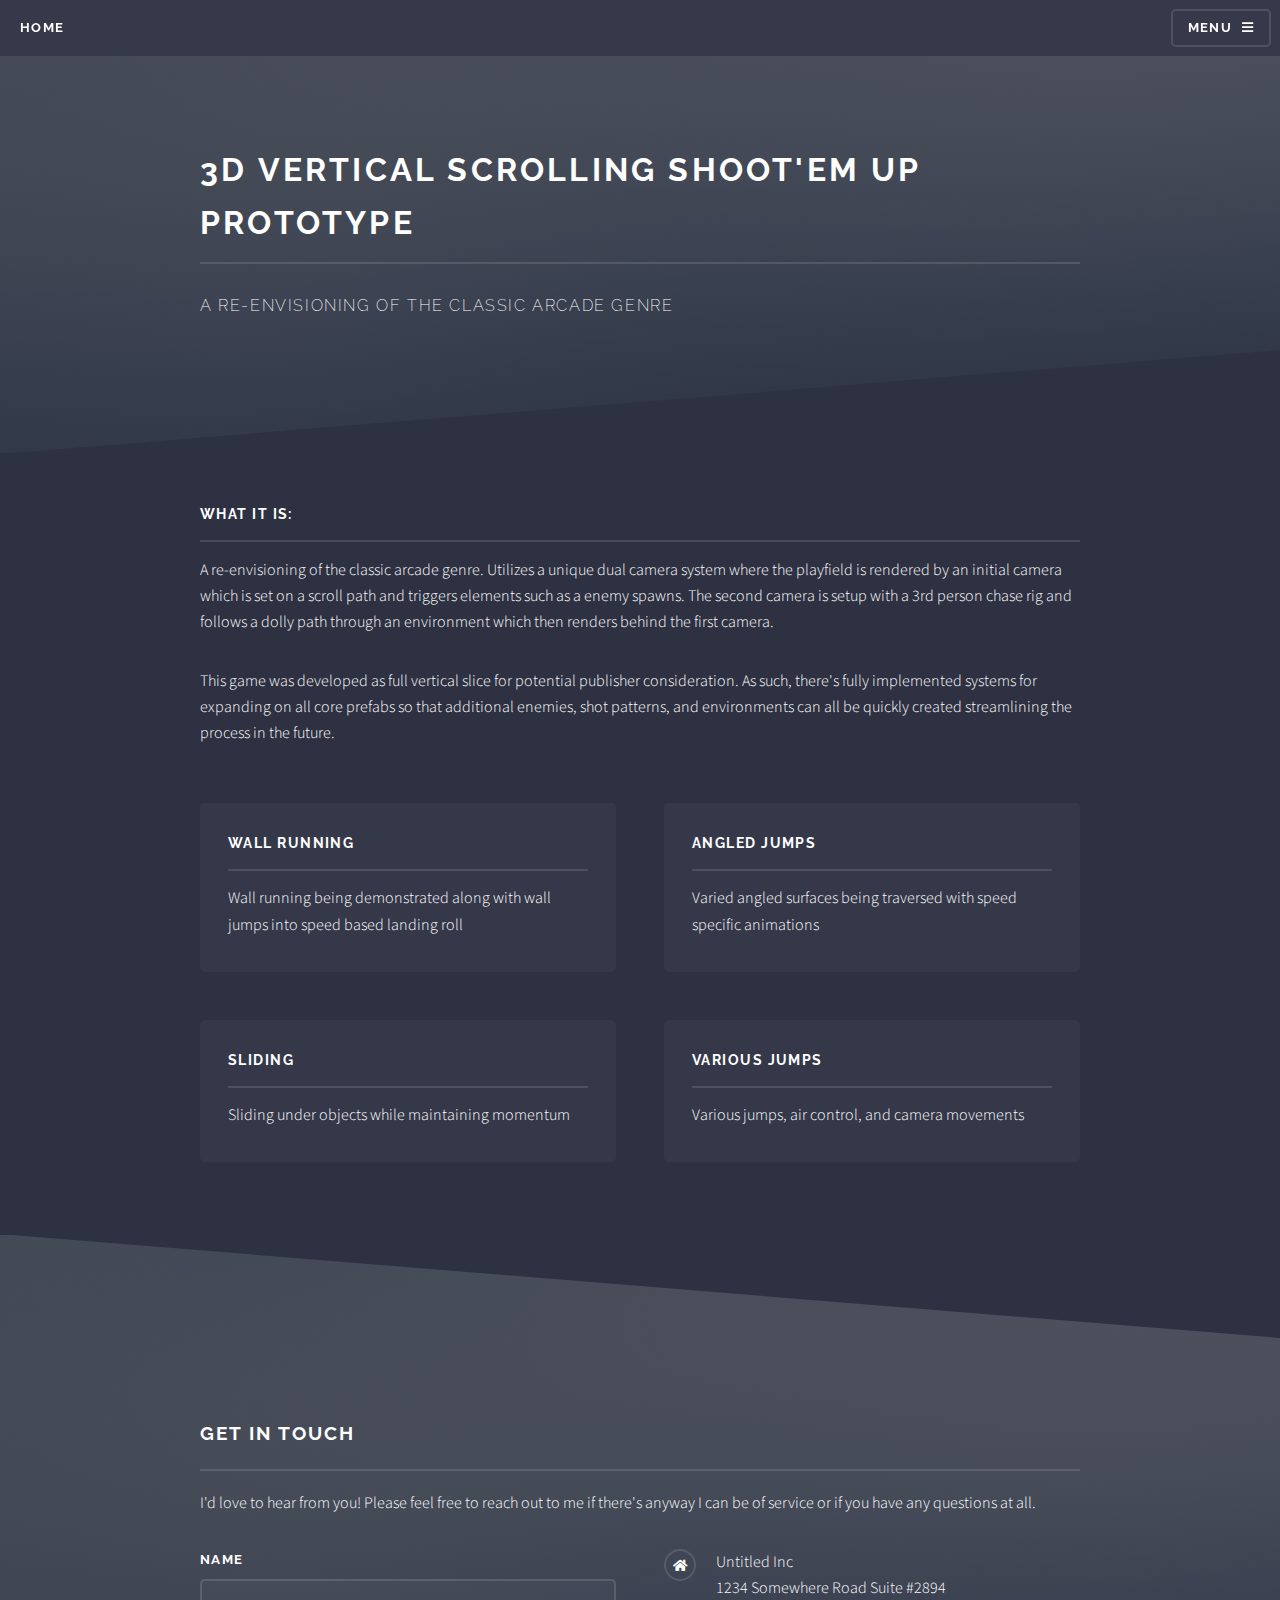
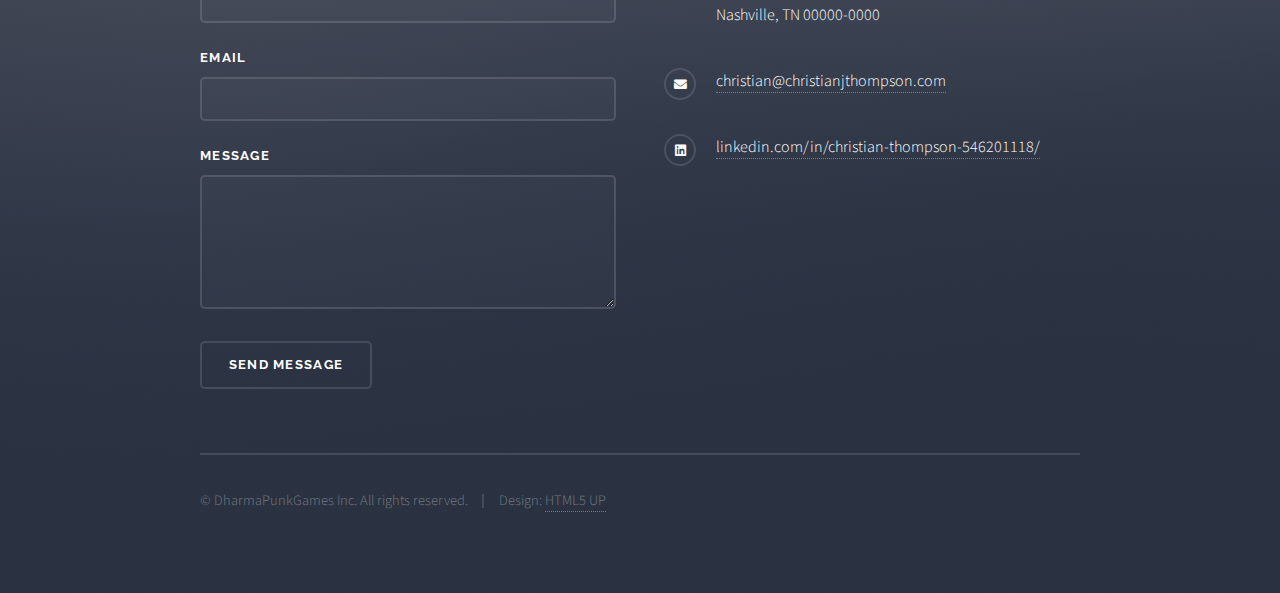
==== 3d_shooter.html @ bdb988cc "Additional copy - skill sets" ====
<!DOCTYPE HTML>
<!--
	Solid State by HTML5 UP
	html5up.net | @ajlkn
	Free for personal and commercial use under the CCA 3.0 license (html5up.net/license)
-->
<html>
	<head>
		<title>Christian Thompson - Game Design Portfolio</title>
		<meta charset="utf-8" />
		<meta name="viewport" content="width=device-width, initial-scale=1, user-scalable=no" />
		<link rel="stylesheet" href="assets/css/main.css" />
		<noscript><link rel="stylesheet" href="assets/css/noscript.css" /></noscript>
	</head>
	<body class="is-preload">

		<!-- Page Wrapper -->
			<div id="page-wrapper">

				<!-- Header -->
					<header id="header">
						<h1><a href="index.html">Home</a></h1>
						<nav>
							<a href="#menu">Menu</a>
						</nav>
					</header>

				<!-- Menu -->
					<nav id="menu">
						<div class="inner">
							<h2>Menu</h2>
							<ul class="links">
								<li><a href="index.html">Home</a></li>
								<li><a href="about.html">About</a></li>
								<li><a href="technical_skillset.html">Technical Skill Set</a></li>
								<li><a href="professional_skillset.html">Professional Skill Set</a></li>
								<li><a href="examples.html">Examples</a></li>
								<li><a href="#footer">Contact</a></li>
								
							</ul>
							<a href="#" class="close">Close</a>
						</div>
					</nav>

				<!-- Wrapper -->
					<section id="wrapper">
						<header>
							<div class="inner">
								<h2>3D Vertical Scrolling Shoot'em Up Prototype</h2>
								<p>A re-envisioning of the classic arcade genre</p>
							</div>
						</header>

						<!-- Content -->
							<div class="wrapper">
								<div class="inner">

									<h3 class="major">What it is:</h3>
									<div>
										<!-- <p style="float: right;"><img src="images/ParkourPan.gif" alt=""  border="10px"></p> -->
										<p>A re-envisioning of the classic arcade genre. Utilizes a unique dual camera system where the playfield is rendered by an initial camera which is set on a scroll path and triggers elements such as a enemy spawns. The second camera is setup with a 3rd person chase rig and follows a dolly path through an environment which then renders behind the first camera.</p>

										<p>This game was developed as full vertical slice for potential publisher consideration. As such, there's fully implemented systems for expanding on all core prefabs so that additional enemies, shot patterns, and environments can all be quickly created streamlining the process in the future.</p>
									</div>

									<section class="features">
										<article>
											<a href="#" class="image"><img src="images/ParkourWallrun.gif" alt="" /></a>
											<h3 class="major">Wall Running</h3>
											<p>Wall running being demonstrated along with wall jumps into speed based landing roll</p>
										</article>
										<article>
											<a href="#" class="image"><img src="images/ParkourAngleJumps.gif" alt="" /></a>
											<h3 class="major">Angled Jumps</h3>
											<p>Varied angled surfaces being traversed with speed specific animations</p>
										</article>
										<article>
											<a href="#" class="image"><img src="images/ParkourSlide.gif" alt="" /></a>
											<h3 class="major">Sliding</h3>
											<p>Sliding under objects while maintaining momentum</p>
										</article>
										<article>
											<a href="#" class="image"><img src="images/ParkourJumps.gif" alt="" /></a>
											<h3 class="major">Various Jumps</h3>
											<p>Various jumps, air control, and camera movements</p>
										</article>
									</section>

								</div>
							</div>

					</section>

				<!-- Footer -->
					<section id="footer">
						<div class="inner">
							<h2 class="major">Get in touch</h2>
							<p>I'd love to hear from you! Please feel free to reach out to me if there's anyway I can be of service or if you have any questions at all.</p>
							<form method="post" action="#">
								<div class="fields">
									<div class="field">
										<label for="name">Name</label>
										<input type="text" name="name" id="name" />
									</div>
									<div class="field">
										<label for="email">Email</label>
										<input type="email" name="email" id="email" />
									</div>
									<div class="field">
										<label for="message">Message</label>
										<textarea name="message" id="message" rows="4"></textarea>
									</div>
								</div>
								<ul class="actions">
									<li><input type="submit" value="Send Message" /></li>
								</ul>
							</form>
							<ul class="contact">
								<li class="icon solid fa-home">
									Untitled Inc<br />
									1234 Somewhere Road Suite #2894<br />
									Nashville, TN 00000-0000
								</li>
								<!-- <li class="icon solid fa-phone">(000) 000-0000</li> -->
								<li class="icon solid fa-envelope"><a href="mailto:christian@christianjthompson.com">christian@christianjthompson.com</a></li>
								<li class="icon brands fa-linkedin"><a href="linkedin.com/in/christian-thompson-546201118/">linkedin.com/in/christian-thompson-546201118/</a></li>
								<!-- <li class="icon brands fa-facebook-f"><a href="#">facebook.com/untitled-tld</a></li> -->
								<!-- <li class="icon brands fa-instagram"><a href="#">instagram.com/untitled-tld</a></li> -->
							</ul>
							<ul class="copyright">
								<li>&copy; DharmaPunkGames Inc. All rights reserved.</li><li>Design: <a href="http://html5up.net">HTML5 UP</a></li>
							</ul>
						</div>
					</section>

			</div>

		<!-- Scripts -->
			<script src="assets/js/jquery.min.js"></script>
			<script src="assets/js/jquery.scrollex.min.js"></script>
			<script src="assets/js/browser.min.js"></script>
			<script src="assets/js/breakpoints.min.js"></script>
			<script src="assets/js/util.js"></script>
			<script src="assets/js/main.js"></script>

	</body>
</html>
---- assets/css/main.css ----
@import url(fontawesome-all.min.css);
@import url("https://fonts.googleapis.com/css?family=Raleway:200,700|Source+Sans+Pro:300,600,300italic,600italic");

/*
	Solid State by HTML5 UP
	html5up.net | @ajlkn
	Free for personal and commercial use under the CCA 3.0 license (html5up.net/license)
*/

html, body, div, span, applet, object,
iframe, h1, h2, h3, h4, h5, h6, p, blockquote,
pre, a, abbr, acronym, address, big, cite,
code, del, dfn, em, img, ins, kbd, q, s, samp,
small, strike, strong, sub, sup, tt, var, b,
u, i, center, dl, dt, dd, ol, ul, li, fieldset,
form, label, legend, table, caption, tbody,
tfoot, thead, tr, th, td, article, aside,
canvas, details, embed, figure, figcaption,
footer, header, hgroup, menu, nav, output, ruby,
section, summary, time, mark, audio, video {
	margin: 0;
	padding: 0;
	border: 0;
	font-size: 100%;
	font: inherit;
	vertical-align: baseline;}

article, aside, details, figcaption, figure,
footer, header, hgroup, menu, nav, section {
	display: block;}

body {
	line-height: 1;
}

ol, ul {
	list-style: none;
}

blockquote, q {
	quotes: none;
}

	blockquote:before, blockquote:after, q:before, q:after {
		content: '';
		content: none;
	}

table {
	border-collapse: collapse;
	border-spacing: 0;
}

body {
	-webkit-text-size-adjust: none;
}

mark {
	background-color: transparent;
	color: inherit;
}

input::-moz-focus-inner {
	border: 0;
	padding: 0;
}

input, select, textarea {
	-moz-appearance: none;
	-webkit-appearance: none;
	-ms-appearance: none;
	appearance: none;
}

/* Basic */

	@-ms-viewport {
		width: device-width;
	}

	body {
		-ms-overflow-style: scrollbar;
	}

	@media screen and (max-width: 480px) {

		html, body {
			min-width: 320px;
		}

	}

	html {
		box-sizing: border-box;
	}

	*, *:before, *:after {
		box-sizing: inherit;
	}

	body {
		background-color: #2e3141;
		background-image: linear-gradient(to top, rgba(46, 49, 65, 0.8), rgba(46, 49, 65, 0.8)), url("../../images/bg.jpg");
		background-size: auto, cover;
		background-attachment: fixed, fixed;
		background-position: center, center;
	}

		body.is-preload *, body.is-preload *:before, body.is-preload *:after {
			-moz-animation: none !important;
			-webkit-animation: none !important;
			-ms-animation: none !important;
			animation: none !important;
			-moz-transition: none !important;
			-webkit-transition: none !important;
			-ms-transition: none !important;
			transition: none !important;
		}

/* Type */

	body, input, select, textarea {
		color: #ffffff;
		font-family: "Source Sans Pro", Helvetica, sans-serif;
		font-size: 16.5pt;
		font-weight: 300;
		line-height: 1.65;
	}

		@media screen and (max-width: 1680px) {

			body, input, select, textarea {
				font-size: 13pt;
			}

		}

		@media screen and (max-width: 1280px) {

			body, input, select, textarea {
				font-size: 12pt;
			}

		}

		@media screen and (max-width: 980px) {

			body, input, select, textarea {
				font-size: 12pt;
			}

		}

		@media screen and (max-width: 736px) {

			body, input, select, textarea {
				font-size: 12pt;
			}

		}

		@media screen and (max-width: 480px) {

			body, input, select, textarea {
				font-size: 12pt;
			}

		}

	a {
		-moz-transition: color 0.2s ease-in-out, border-bottom-color 0.2s ease-in-out;
		-webkit-transition: color 0.2s ease-in-out, border-bottom-color 0.2s ease-in-out;
		-ms-transition: color 0.2s ease-in-out, border-bottom-color 0.2s ease-in-out;
		transition: color 0.2s ease-in-out, border-bottom-color 0.2s ease-in-out;
		border-bottom: dotted 1px rgba(255, 255, 255, 0.35);
		color: #ffffff;
		text-decoration: none;
	}

		a:hover {
			border-bottom-color: transparent;
			color: #ffffff !important;
		}

		a.special:not(.button) {
			text-decoration: none;
			border-bottom: 0;
			display: block;
			font-family: Raleway, Helvetica, sans-serif;
			font-size: 0.8em;
			font-weight: 700;
			letter-spacing: 0.1em;
			margin: 0 0 2em 0;
			text-transform: uppercase;
		}

			a.special:not(.button):before {
				-moz-osx-font-smoothing: grayscale;
				-webkit-font-smoothing: antialiased;
				display: inline-block;
				font-style: normal;
				font-variant: normal;
				text-rendering: auto;
				line-height: 1;
				text-transform: none !important;
				font-family: 'Font Awesome 5 Free';
				font-weight: 900;
			}

			a.special:not(.button):before {
				-moz-transition: background-color 0.2s ease-in-out;
				-webkit-transition: background-color 0.2s ease-in-out;
				-ms-transition: background-color 0.2s ease-in-out;
				transition: background-color 0.2s ease-in-out;
				border-radius: 100%;
				border: solid 2px rgba(255, 255, 255, 0.125);
				content: '\f105';
				display: inline-block;
				font-size: 1.25em;
				height: 2em;
				line-height: 1.75em;
				margin-right: 0.85em;
				text-align: center;
				text-indent: 0.15em;
				vertical-align: middle;
				width: 2em;
			}

			a.special:not(.button):hover:before {
				background-color: rgba(255, 255, 255, 0.025);
			}

			a.special:not(.button):active:before {
				background-color: rgba(255, 255, 255, 0.075);
			}

	strong, b {
		color: #ffffff;
		font-weight: 600;
	}

	em, i {
		font-style: italic;
	}

	p {
		margin: 0 0 2em 0;
	}

	h1, h2, h3, h4, h5, h6 {
		color: #ffffff;
		font-family: Raleway, Helvetica, sans-serif;
		font-weight: 700;
		letter-spacing: 0.1em;
		margin: 0 0 1em 0;
		text-transform: uppercase;
	}

		h1 a, h2 a, h3 a, h4 a, h5 a, h6 a {
			color: inherit;
			text-decoration: none;
			border-bottom: 0;
		}

		h1 span, h2 span, h3 span, h4 span, h5 span, h6 span {
			font-weight: 200;
		}

		h1.major, h2.major, h3.major, h4.major, h5.major, h6.major {
			padding-bottom: 1em;
			border-bottom: solid 2px rgba(255, 255, 255, 0.125);
		}

	h2 {
		font-size: 1.2em;
	}

	h3 {
		font-size: 0.9em;
	}

	h4 {
		font-size: 0.7em;
	}

	h5 {
		font-size: 0.7em;
	}

	h6 {
		font-size: 0.7em;
	}

	@media screen and (max-width: 736px) {

		h2 {
			font-size: 1em;
		}

		h3 {
			font-size: 0.8em;
		}

	}

	sub {
		font-size: 0.8em;
		position: relative;
		top: 0.5em;
	}

	sup {
		font-size: 0.8em;
		position: relative;
		top: -0.5em;
	}

	blockquote {
		border-left: solid 4px rgba(255, 255, 255, 0.125);
		font-style: italic;
		margin: 0 0 2em 0;
		padding: 0.5em 0 0.5em 2em;
	}

	code {
		background: rgba(255, 255, 255, 0.025);
		border-radius: 5px;
		border: solid 2px rgba(255, 255, 255, 0.125);
		font-family: "Courier New", monospace;
		font-size: 0.9em;
		margin: 0 0.25em;
		padding: 0.25em 0.65em;
	}

	pre {
		-webkit-overflow-scrolling: touch;
		font-family: "Courier New", monospace;
		font-size: 0.9em;
		margin: 0 0 2em 0;
	}

		pre code {
			display: block;
			line-height: 1.75em;
			padding: 1em 1.5em;
			overflow-x: auto;
		}

	hr {
		border: 0;
		border-bottom: solid 2px rgba(255, 255, 255, 0.125);
		margin: 2.5em 0;
	}

		hr.major {
			margin: 4em 0;
		}

	.align-left {
		text-align: left;
	}

	.align-center {
		text-align: center;
	}

	.align-right {
		text-align: right;
	}

/* Row */

	.row {
		display: flex;
		flex-wrap: wrap;
		box-sizing: border-box;
		align-items: stretch;
	}

		.row > * {
			box-sizing: border-box;
		}

		.row.gtr-uniform > * > :last-child {
			margin-bottom: 0;
		}

		.row.aln-left {
			justify-content: flex-start;
		}

		.row.aln-center {
			justify-content: center;
		}

		.row.aln-right {
			justify-content: flex-end;
		}

		.row.aln-top {
			align-items: flex-start;
		}

		.row.aln-middle {
			align-items: center;
		}

		.row.aln-bottom {
			align-items: flex-end;
		}

		.row > .imp {
			order: -1;
		}

		.row > .col-1 {
			width: 8.33333%;
		}

		.row > .off-1 {
			margin-left: 8.33333%;
		}

		.row > .col-2 {
			width: 16.66667%;
		}

		.row > .off-2 {
			margin-left: 16.66667%;
		}

		.row > .col-3 {
			width: 25%;
		}

		.row > .off-3 {
			margin-left: 25%;
		}

		.row > .col-4 {
			width: 33.33333%;
		}

		.row > .off-4 {
			margin-left: 33.33333%;
		}

		.row > .col-5 {
			width: 41.66667%;
		}

		.row > .off-5 {
			margin-left: 41.66667%;
		}

		.row > .col-6 {
			width: 50%;
		}

		.row > .off-6 {
			margin-left: 50%;
		}

		.row > .col-7 {
			width: 58.33333%;
		}

		.row > .off-7 {
			margin-left: 58.33333%;
		}

		.row > .col-8 {
			width: 66.66667%;
		}

		.row > .off-8 {
			margin-left: 66.66667%;
		}

		.row > .col-9 {
			width: 75%;
		}

		.row > .off-9 {
			margin-left: 75%;
		}

		.row > .col-10 {
			width: 83.33333%;
		}

		.row > .off-10 {
			margin-left: 83.33333%;
		}

		.row > .col-11 {
			width: 91.66667%;
		}

		.row > .off-11 {
			margin-left: 91.66667%;
		}

		.row > .col-12 {
			width: 100%;
		}

		.row > .off-12 {
			margin-left: 100%;
		}

		.row.gtr-0 {
			margin-top: 0;
			margin-left: 0em;
		}

			.row.gtr-0 > * {
				padding: 0 0 0 0em;
			}

			.row.gtr-0.gtr-uniform {
				margin-top: 0em;
			}

				.row.gtr-0.gtr-uniform > * {
					padding-top: 0em;
				}

		.row.gtr-25 {
			margin-top: 0;
			margin-left: -0.4375em;
		}

			.row.gtr-25 > * {
				padding: 0 0 0 0.4375em;
			}

			.row.gtr-25.gtr-uniform {
				margin-top: -0.4375em;
			}

				.row.gtr-25.gtr-uniform > * {
					padding-top: 0.4375em;
				}

		.row.gtr-50 {
			margin-top: 0;
			margin-left: -0.875em;
		}

			.row.gtr-50 > * {
				padding: 0 0 0 0.875em;
			}

			.row.gtr-50.gtr-uniform {
				margin-top: -0.875em;
			}

				.row.gtr-50.gtr-uniform > * {
					padding-top: 0.875em;
				}

		.row {
			margin-top: 0;
			margin-left: -1.75em;
		}

			.row > * {
				padding: 0 0 0 1.75em;
			}

			.row.gtr-uniform {
				margin-top: -1.75em;
			}

				.row.gtr-uniform > * {
					padding-top: 1.75em;
				}

		.row.gtr-150 {
			margin-top: 0;
			margin-left: -2.625em;
		}

			.row.gtr-150 > * {
				padding: 0 0 0 2.625em;
			}

			.row.gtr-150.gtr-uniform {
				margin-top: -2.625em;
			}

				.row.gtr-150.gtr-uniform > * {
					padding-top: 2.625em;
				}

		.row.gtr-200 {
			margin-top: 0;
			margin-left: -3.5em;
		}

			.row.gtr-200 > * {
				padding: 0 0 0 3.5em;
			}

			.row.gtr-200.gtr-uniform {
				margin-top: -3.5em;
			}

				.row.gtr-200.gtr-uniform > * {
					padding-top: 3.5em;
				}

		@media screen and (max-width: 1680px) {

			.row {
				display: flex;
				flex-wrap: wrap;
				box-sizing: border-box;
				align-items: stretch;
			}

				.row > * {
					box-sizing: border-box;
				}

				.row.gtr-uniform > * > :last-child {
					margin-bottom: 0;
				}

				.row.aln-left {
					justify-content: flex-start;
				}

				.row.aln-center {
					justify-content: center;
				}

				.row.aln-right {
					justify-content: flex-end;
				}

				.row.aln-top {
					align-items: flex-start;
				}

				.row.aln-middle {
					align-items: center;
				}

				.row.aln-bottom {
					align-items: flex-end;
				}

				.row > .imp-xlarge {
					order: -1;
				}

				.row > .col-1-xlarge {
					width: 8.33333%;
				}

				.row > .off-1-xlarge {
					margin-left: 8.33333%;
				}

				.row > .col-2-xlarge {
					width: 16.66667%;
				}

				.row > .off-2-xlarge {
					margin-left: 16.66667%;
				}

				.row > .col-3-xlarge {
					width: 25%;
				}

				.row > .off-3-xlarge {
					margin-left: 25%;
				}

				.row > .col-4-xlarge {
					width: 33.33333%;
				}

				.row > .off-4-xlarge {
					margin-left: 33.33333%;
				}

				.row > .col-5-xlarge {
					width: 41.66667%;
				}

				.row > .off-5-xlarge {
					margin-left: 41.66667%;
				}

				.row > .col-6-xlarge {
					width: 50%;
				}

				.row > .off-6-xlarge {
					margin-left: 50%;
				}

				.row > .col-7-xlarge {
					width: 58.33333%;
				}

				.row > .off-7-xlarge {
					margin-left: 58.33333%;
				}

				.row > .col-8-xlarge {
					width: 66.66667%;
				}

				.row > .off-8-xlarge {
					margin-left: 66.66667%;
				}

				.row > .col-9-xlarge {
					width: 75%;
				}

				.row > .off-9-xlarge {
					margin-left: 75%;
				}

				.row > .col-10-xlarge {
					width: 83.33333%;
				}

				.row > .off-10-xlarge {
					margin-left: 83.33333%;
				}

				.row > .col-11-xlarge {
					width: 91.66667%;
				}

				.row > .off-11-xlarge {
					margin-left: 91.66667%;
				}

				.row > .col-12-xlarge {
					width: 100%;
				}

				.row > .off-12-xlarge {
					margin-left: 100%;
				}

				.row.gtr-0 {
					margin-top: 0;
					margin-left: 0em;
				}

					.row.gtr-0 > * {
						padding: 0 0 0 0em;
					}

					.row.gtr-0.gtr-uniform {
						margin-top: 0em;
					}

						.row.gtr-0.gtr-uniform > * {
							padding-top: 0em;
						}

				.row.gtr-25 {
					margin-top: 0;
					margin-left: -0.4375em;
				}

					.row.gtr-25 > * {
						padding: 0 0 0 0.4375em;
					}

					.row.gtr-25.gtr-uniform {
						margin-top: -0.4375em;
					}

						.row.gtr-25.gtr-uniform > * {
							padding-top: 0.4375em;
						}

				.row.gtr-50 {
					margin-top: 0;
					margin-left: -0.875em;
				}

					.row.gtr-50 > * {
						padding: 0 0 0 0.875em;
					}

					.row.gtr-50.gtr-uniform {
						margin-top: -0.875em;
					}

						.row.gtr-50.gtr-uniform > * {
							padding-top: 0.875em;
						}

				.row {
					margin-top: 0;
					margin-left: -1.75em;
				}

					.row > * {
						padding: 0 0 0 1.75em;
					}

					.row.gtr-uniform {
						margin-top: -1.75em;
					}

						.row.gtr-uniform > * {
							padding-top: 1.75em;
						}

				.row.gtr-150 {
					margin-top: 0;
					margin-left: -2.625em;
				}

					.row.gtr-150 > * {
						padding: 0 0 0 2.625em;
					}

					.row.gtr-150.gtr-uniform {
						margin-top: -2.625em;
					}

						.row.gtr-150.gtr-uniform > * {
							padding-top: 2.625em;
						}

				.row.gtr-200 {
					margin-top: 0;
					margin-left: -3.5em;
				}

					.row.gtr-200 > * {
						padding: 0 0 0 3.5em;
					}

					.row.gtr-200.gtr-uniform {
						margin-top: -3.5em;
					}

						.row.gtr-200.gtr-uniform > * {
							padding-top: 3.5em;
						}

		}

		@media screen and (max-width: 1280px) {

			.row {
				display: flex;
				flex-wrap: wrap;
				box-sizing: border-box;
				align-items: stretch;
			}

				.row > * {
					box-sizing: border-box;
				}

				.row.gtr-uniform > * > :last-child {
					margin-bottom: 0;
				}

				.row.aln-left {
					justify-content: flex-start;
				}

				.row.aln-center {
					justify-content: center;
				}

				.row.aln-right {
					justify-content: flex-end;
				}

				.row.aln-top {
					align-items: flex-start;
				}

				.row.aln-middle {
					align-items: center;
				}

				.row.aln-bottom {
					align-items: flex-end;
				}

				.row > .imp-large {
					order: -1;
				}

				.row > .col-1-large {
					width: 8.33333%;
				}

				.row > .off-1-large {
					margin-left: 8.33333%;
				}

				.row > .col-2-large {
					width: 16.66667%;
				}

				.row > .off-2-large {
					margin-left: 16.66667%;
				}

				.row > .col-3-large {
					width: 25%;
				}

				.row > .off-3-large {
					margin-left: 25%;
				}

				.row > .col-4-large {
					width: 33.33333%;
				}

				.row > .off-4-large {
					margin-left: 33.33333%;
				}

				.row > .col-5-large {
					width: 41.66667%;
				}

				.row > .off-5-large {
					margin-left: 41.66667%;
				}

				.row > .col-6-large {
					width: 50%;
				}

				.row > .off-6-large {
					margin-left: 50%;
				}

				.row > .col-7-large {
					width: 58.33333%;
				}

				.row > .off-7-large {
					margin-left: 58.33333%;
				}

				.row > .col-8-large {
					width: 66.66667%;
				}

				.row > .off-8-large {
					margin-left: 66.66667%;
				}

				.row > .col-9-large {
					width: 75%;
				}

				.row > .off-9-large {
					margin-left: 75%;
				}

				.row > .col-10-large {
					width: 83.33333%;
				}

				.row > .off-10-large {
					margin-left: 83.33333%;
				}

				.row > .col-11-large {
					width: 91.66667%;
				}

				.row > .off-11-large {
					margin-left: 91.66667%;
				}

				.row > .col-12-large {
					width: 100%;
				}

				.row > .off-12-large {
					margin-left: 100%;
				}

				.row.gtr-0 {
					margin-top: 0;
					margin-left: 0em;
				}

					.row.gtr-0 > * {
						padding: 0 0 0 0em;
					}

					.row.gtr-0.gtr-uniform {
						margin-top: 0em;
					}

						.row.gtr-0.gtr-uniform > * {
							padding-top: 0em;
						}

				.row.gtr-25 {
					margin-top: 0;
					margin-left: -0.4375em;
				}

					.row.gtr-25 > * {
						padding: 0 0 0 0.4375em;
					}

					.row.gtr-25.gtr-uniform {
						margin-top: -0.4375em;
					}

						.row.gtr-25.gtr-uniform > * {
							padding-top: 0.4375em;
						}

				.row.gtr-50 {
					margin-top: 0;
					margin-left: -0.875em;
				}

					.row.gtr-50 > * {
						padding: 0 0 0 0.875em;
					}

					.row.gtr-50.gtr-uniform {
						margin-top: -0.875em;
					}

						.row.gtr-50.gtr-uniform > * {
							padding-top: 0.875em;
						}

				.row {
					margin-top: 0;
					margin-left: -1.75em;
				}

					.row > * {
						padding: 0 0 0 1.75em;
					}

					.row.gtr-uniform {
						margin-top: -1.75em;
					}

						.row.gtr-uniform > * {
							padding-top: 1.75em;
						}

				.row.gtr-150 {
					margin-top: 0;
					margin-left: -2.625em;
				}

					.row.gtr-150 > * {
						padding: 0 0 0 2.625em;
					}

					.row.gtr-150.gtr-uniform {
						margin-top: -2.625em;
					}

						.row.gtr-150.gtr-uniform > * {
							padding-top: 2.625em;
						}

				.row.gtr-200 {
					margin-top: 0;
					margin-left: -3.5em;
				}

					.row.gtr-200 > * {
						padding: 0 0 0 3.5em;
					}

					.row.gtr-200.gtr-uniform {
						margin-top: -3.5em;
					}

						.row.gtr-200.gtr-uniform > * {
							padding-top: 3.5em;
						}

		}

		@media screen and (max-width: 980px) {

			.row {
				display: flex;
				flex-wrap: wrap;
				box-sizing: border-box;
				align-items: stretch;
			}

				.row > * {
					box-sizing: border-box;
				}

				.row.gtr-uniform > * > :last-child {
					margin-bottom: 0;
				}

				.row.aln-left {
					justify-content: flex-start;
				}

				.row.aln-center {
					justify-content: center;
				}

				.row.aln-right {
					justify-content: flex-end;
				}

				.row.aln-top {
					align-items: flex-start;
				}

				.row.aln-middle {
					align-items: center;
				}

				.row.aln-bottom {
					align-items: flex-end;
				}

				.row > .imp-medium {
					order: -1;
				}

				.row > .col-1-medium {
					width: 8.33333%;
				}

				.row > .off-1-medium {
					margin-left: 8.33333%;
				}

				.row > .col-2-medium {
					width: 16.66667%;
				}

				.row > .off-2-medium {
					margin-left: 16.66667%;
				}

				.row > .col-3-medium {
					width: 25%;
				}

				.row > .off-3-medium {
					margin-left: 25%;
				}

				.row > .col-4-medium {
					width: 33.33333%;
				}

				.row > .off-4-medium {
					margin-left: 33.33333%;
				}

				.row > .col-5-medium {
					width: 41.66667%;
				}

				.row > .off-5-medium {
					margin-left: 41.66667%;
				}

				.row > .col-6-medium {
					width: 50%;
				}

				.row > .off-6-medium {
					margin-left: 50%;
				}

				.row > .col-7-medium {
					width: 58.33333%;
				}

				.row > .off-7-medium {
					margin-left: 58.33333%;
				}

				.row > .col-8-medium {
					width: 66.66667%;
				}

				.row > .off-8-medium {
					margin-left: 66.66667%;
				}

				.row > .col-9-medium {
					width: 75%;
				}

				.row > .off-9-medium {
					margin-left: 75%;
				}

				.row > .col-10-medium {
					width: 83.33333%;
				}

				.row > .off-10-medium {
					margin-left: 83.33333%;
				}

				.row > .col-11-medium {
					width: 91.66667%;
				}

				.row > .off-11-medium {
					margin-left: 91.66667%;
				}

				.row > .col-12-medium {
					width: 100%;
				}

				.row > .off-12-medium {
					margin-left: 100%;
				}

				.row.gtr-0 {
					margin-top: 0;
					margin-left: 0em;
				}

					.row.gtr-0 > * {
						padding: 0 0 0 0em;
					}

					.row.gtr-0.gtr-uniform {
						margin-top: 0em;
					}

						.row.gtr-0.gtr-uniform > * {
							padding-top: 0em;
						}

				.row.gtr-25 {
					margin-top: 0;
					margin-left: -0.4375em;
				}

					.row.gtr-25 > * {
						padding: 0 0 0 0.4375em;
					}

					.row.gtr-25.gtr-uniform {
						margin-top: -0.4375em;
					}

						.row.gtr-25.gtr-uniform > * {
							padding-top: 0.4375em;
						}

				.row.gtr-50 {
					margin-top: 0;
					margin-left: -0.875em;
				}

					.row.gtr-50 > * {
						padding: 0 0 0 0.875em;
					}

					.row.gtr-50.gtr-uniform {
						margin-top: -0.875em;
					}

						.row.gtr-50.gtr-uniform > * {
							padding-top: 0.875em;
						}

				.row {
					margin-top: 0;
					margin-left: -1.75em;
				}

					.row > * {
						padding: 0 0 0 1.75em;
					}

					.row.gtr-uniform {
						margin-top: -1.75em;
					}

						.row.gtr-uniform > * {
							padding-top: 1.75em;
						}

				.row.gtr-150 {
					margin-top: 0;
					margin-left: -2.625em;
				}

					.row.gtr-150 > * {
						padding: 0 0 0 2.625em;
					}

					.row.gtr-150.gtr-uniform {
						margin-top: -2.625em;
					}

						.row.gtr-150.gtr-uniform > * {
							padding-top: 2.625em;
						}

				.row.gtr-200 {
					margin-top: 0;
					margin-left: -3.5em;
				}

					.row.gtr-200 > * {
						padding: 0 0 0 3.5em;
					}

					.row.gtr-200.gtr-uniform {
						margin-top: -3.5em;
					}

						.row.gtr-200.gtr-uniform > * {
							padding-top: 3.5em;
						}

		}

		@media screen and (max-width: 736px) {

			.row {
				display: flex;
				flex-wrap: wrap;
				box-sizing: border-box;
				align-items: stretch;
			}

				.row > * {
					box-sizing: border-box;
				}

				.row.gtr-uniform > * > :last-child {
					margin-bottom: 0;
				}

				.row.aln-left {
					justify-content: flex-start;
				}

				.row.aln-center {
					justify-content: center;
				}

				.row.aln-right {
					justify-content: flex-end;
				}

				.row.aln-top {
					align-items: flex-start;
				}

				.row.aln-middle {
					align-items: center;
				}

				.row.aln-bottom {
					align-items: flex-end;
				}

				.row > .imp-small {
					order: -1;
				}

				.row > .col-1-small {
					width: 8.33333%;
				}

				.row > .off-1-small {
					margin-left: 8.33333%;
				}

				.row > .col-2-small {
					width: 16.66667%;
				}

				.row > .off-2-small {
					margin-left: 16.66667%;
				}

				.row > .col-3-small {
					width: 25%;
				}

				.row > .off-3-small {
					margin-left: 25%;
				}

				.row > .col-4-small {
					width: 33.33333%;
				}

				.row > .off-4-small {
					margin-left: 33.33333%;
				}

				.row > .col-5-small {
					width: 41.66667%;
				}

				.row > .off-5-small {
					margin-left: 41.66667%;
				}

				.row > .col-6-small {
					width: 50%;
				}

				.row > .off-6-small {
					margin-left: 50%;
				}

				.row > .col-7-small {
					width: 58.33333%;
				}

				.row > .off-7-small {
					margin-left: 58.33333%;
				}

				.row > .col-8-small {
					width: 66.66667%;
				}

				.row > .off-8-small {
					margin-left: 66.66667%;
				}

				.row > .col-9-small {
					width: 75%;
				}

				.row > .off-9-small {
					margin-left: 75%;
				}

				.row > .col-10-small {
					width: 83.33333%;
				}

				.row > .off-10-small {
					margin-left: 83.33333%;
				}

				.row > .col-11-small {
					width: 91.66667%;
				}

				.row > .off-11-small {
					margin-left: 91.66667%;
				}

				.row > .col-12-small {
					width: 100%;
				}

				.row > .off-12-small {
					margin-left: 100%;
				}

				.row.gtr-0 {
					margin-top: 0;
					margin-left: 0em;
				}

					.row.gtr-0 > * {
						padding: 0 0 0 0em;
					}

					.row.gtr-0.gtr-uniform {
						margin-top: 0em;
					}

						.row.gtr-0.gtr-uniform > * {
							padding-top: 0em;
						}

				.row.gtr-25 {
					margin-top: 0;
					margin-left: -0.3125em;
				}

					.row.gtr-25 > * {
						padding: 0 0 0 0.3125em;
					}

					.row.gtr-25.gtr-uniform {
						margin-top: -0.3125em;
					}

						.row.gtr-25.gtr-uniform > * {
							padding-top: 0.3125em;
						}

				.row.gtr-50 {
					margin-top: 0;
					margin-left: -0.625em;
				}

					.row.gtr-50 > * {
						padding: 0 0 0 0.625em;
					}

					.row.gtr-50.gtr-uniform {
						margin-top: -0.625em;
					}

						.row.gtr-50.gtr-uniform > * {
							padding-top: 0.625em;
						}

				.row {
					margin-top: 0;
					margin-left: -1.25em;
				}

					.row > * {
						padding: 0 0 0 1.25em;
					}

					.row.gtr-uniform {
						margin-top: -1.25em;
					}

						.row.gtr-uniform > * {
							padding-top: 1.25em;
						}

				.row.gtr-150 {
					margin-top: 0;
					margin-left: -1.875em;
				}

					.row.gtr-150 > * {
						padding: 0 0 0 1.875em;
					}

					.row.gtr-150.gtr-uniform {
						margin-top: -1.875em;
					}

						.row.gtr-150.gtr-uniform > * {
							padding-top: 1.875em;
						}

				.row.gtr-200 {
					margin-top: 0;
					margin-left: -2.5em;
				}

					.row.gtr-200 > * {
						padding: 0 0 0 2.5em;
					}

					.row.gtr-200.gtr-uniform {
						margin-top: -2.5em;
					}

						.row.gtr-200.gtr-uniform > * {
							padding-top: 2.5em;
						}

		}

		@media screen and (max-width: 480px) {

			.row {
				display: flex;
				flex-wrap: wrap;
				box-sizing: border-box;
				align-items: stretch;
			}

				.row > * {
					box-sizing: border-box;
				}

				.row.gtr-uniform > * > :last-child {
					margin-bottom: 0;
				}

				.row.aln-left {
					justify-content: flex-start;
				}

				.row.aln-center {
					justify-content: center;
				}

				.row.aln-right {
					justify-content: flex-end;
				}

				.row.aln-top {
					align-items: flex-start;
				}

				.row.aln-middle {
					align-items: center;
				}

				.row.aln-bottom {
					align-items: flex-end;
				}

				.row > .imp-xsmall {
					order: -1;
				}

				.row > .col-1-xsmall {
					width: 8.33333%;
				}

				.row > .off-1-xsmall {
					margin-left: 8.33333%;
				}

				.row > .col-2-xsmall {
					width: 16.66667%;
				}

				.row > .off-2-xsmall {
					margin-left: 16.66667%;
				}

				.row > .col-3-xsmall {
					width: 25%;
				}

				.row > .off-3-xsmall {
					margin-left: 25%;
				}

				.row > .col-4-xsmall {
					width: 33.33333%;
				}

				.row > .off-4-xsmall {
					margin-left: 33.33333%;
				}

				.row > .col-5-xsmall {
					width: 41.66667%;
				}

				.row > .off-5-xsmall {
					margin-left: 41.66667%;
				}

				.row > .col-6-xsmall {
					width: 50%;
				}

				.row > .off-6-xsmall {
					margin-left: 50%;
				}

				.row > .col-7-xsmall {
					width: 58.33333%;
				}

				.row > .off-7-xsmall {
					margin-left: 58.33333%;
				}

				.row > .col-8-xsmall {
					width: 66.66667%;
				}

				.row > .off-8-xsmall {
					margin-left: 66.66667%;
				}

				.row > .col-9-xsmall {
					width: 75%;
				}

				.row > .off-9-xsmall {
					margin-left: 75%;
				}

				.row > .col-10-xsmall {
					width: 83.33333%;
				}

				.row > .off-10-xsmall {
					margin-left: 83.33333%;
				}

				.row > .col-11-xsmall {
					width: 91.66667%;
				}

				.row > .off-11-xsmall {
					margin-left: 91.66667%;
				}

				.row > .col-12-xsmall {
					width: 100%;
				}

				.row > .off-12-xsmall {
					margin-left: 100%;
				}

				.row.gtr-0 {
					margin-top: 0;
					margin-left: 0em;
				}

					.row.gtr-0 > * {
						padding: 0 0 0 0em;
					}

					.row.gtr-0.gtr-uniform {
						margin-top: 0em;
					}

						.row.gtr-0.gtr-uniform > * {
							padding-top: 0em;
						}

				.row.gtr-25 {
					margin-top: 0;
					margin-left: -0.3125em;
				}

					.row.gtr-25 > * {
						padding: 0 0 0 0.3125em;
					}

					.row.gtr-25.gtr-uniform {
						margin-top: -0.3125em;
					}

						.row.gtr-25.gtr-uniform > * {
							padding-top: 0.3125em;
						}

				.row.gtr-50 {
					margin-top: 0;
					margin-left: -0.625em;
				}

					.row.gtr-50 > * {
						padding: 0 0 0 0.625em;
					}

					.row.gtr-50.gtr-uniform {
						margin-top: -0.625em;
					}

						.row.gtr-50.gtr-uniform > * {
							padding-top: 0.625em;
						}

				.row {
					margin-top: 0;
					margin-left: -1.25em;
				}

					.row > * {
						padding: 0 0 0 1.25em;
					}

					.row.gtr-uniform {
						margin-top: -1.25em;
					}

						.row.gtr-uniform > * {
							padding-top: 1.25em;
						}

				.row.gtr-150 {
					margin-top: 0;
					margin-left: -1.875em;
				}

					.row.gtr-150 > * {
						padding: 0 0 0 1.875em;
					}

					.row.gtr-150.gtr-uniform {
						margin-top: -1.875em;
					}

						.row.gtr-150.gtr-uniform > * {
							padding-top: 1.875em;
						}

				.row.gtr-200 {
					margin-top: 0;
					margin-left: -2.5em;
				}

					.row.gtr-200 > * {
						padding: 0 0 0 2.5em;
					}

					.row.gtr-200.gtr-uniform {
						margin-top: -2.5em;
					}

						.row.gtr-200.gtr-uniform > * {
							padding-top: 2.5em;
						}

		}

		@media screen and (max-width: 360px) {

			.row {
				display: flex;
				flex-wrap: wrap;
				box-sizing: border-box;
				align-items: stretch;
			}

				.row > * {
					box-sizing: border-box;
				}

				.row.gtr-uniform > * > :last-child {
					margin-bottom: 0;
				}

				.row.aln-left {
					justify-content: flex-start;
				}

				.row.aln-center {
					justify-content: center;
				}

				.row.aln-right {
					justify-content: flex-end;
				}

				.row.aln-top {
					align-items: flex-start;
				}

				.row.aln-middle {
					align-items: center;
				}

				.row.aln-bottom {
					align-items: flex-end;
				}

				.row > .imp-xxsmall {
					order: -1;
				}

				.row > .col-1-xxsmall {
					width: 8.33333%;
				}

				.row > .off-1-xxsmall {
					margin-left: 8.33333%;
				}

				.row > .col-2-xxsmall {
					width: 16.66667%;
				}

				.row > .off-2-xxsmall {
					margin-left: 16.66667%;
				}

				.row > .col-3-xxsmall {
					width: 25%;
				}

				.row > .off-3-xxsmall {
					margin-left: 25%;
				}

				.row > .col-4-xxsmall {
					width: 33.33333%;
				}

				.row > .off-4-xxsmall {
					margin-left: 33.33333%;
				}

				.row > .col-5-xxsmall {
					width: 41.66667%;
				}

				.row > .off-5-xxsmall {
					margin-left: 41.66667%;
				}

				.row > .col-6-xxsmall {
					width: 50%;
				}

				.row > .off-6-xxsmall {
					margin-left: 50%;
				}

				.row > .col-7-xxsmall {
					width: 58.33333%;
				}

				.row > .off-7-xxsmall {
					margin-left: 58.33333%;
				}

				.row > .col-8-xxsmall {
					width: 66.66667%;
				}

				.row > .off-8-xxsmall {
					margin-left: 66.66667%;
				}

				.row > .col-9-xxsmall {
					width: 75%;
				}

				.row > .off-9-xxsmall {
					margin-left: 75%;
				}

				.row > .col-10-xxsmall {
					width: 83.33333%;
				}

				.row > .off-10-xxsmall {
					margin-left: 83.33333%;
				}

				.row > .col-11-xxsmall {
					width: 91.66667%;
				}

				.row > .off-11-xxsmall {
					margin-left: 91.66667%;
				}

				.row > .col-12-xxsmall {
					width: 100%;
				}

				.row > .off-12-xxsmall {
					margin-left: 100%;
				}

				.row.gtr-0 {
					margin-top: 0;
					margin-left: 0em;
				}

					.row.gtr-0 > * {
						padding: 0 0 0 0em;
					}

					.row.gtr-0.gtr-uniform {
						margin-top: 0em;
					}

						.row.gtr-0.gtr-uniform > * {
							padding-top: 0em;
						}

				.row.gtr-25 {
					margin-top: 0;
					margin-left: -0.3125em;
				}

					.row.gtr-25 > * {
						padding: 0 0 0 0.3125em;
					}

					.row.gtr-25.gtr-uniform {
						margin-top: -0.3125em;
					}

						.row.gtr-25.gtr-uniform > * {
							padding-top: 0.3125em;
						}

				.row.gtr-50 {
					margin-top: 0;
					margin-left: -0.625em;
				}

					.row.gtr-50 > * {
						padding: 0 0 0 0.625em;
					}

					.row.gtr-50.gtr-uniform {
						margin-top: -0.625em;
					}

						.row.gtr-50.gtr-uniform > * {
							padding-top: 0.625em;
						}

				.row {
					margin-top: 0;
					margin-left: -1.25em;
				}

					.row > * {
						padding: 0 0 0 1.25em;
					}

					.row.gtr-uniform {
						margin-top: -1.25em;
					}

						.row.gtr-uniform > * {
							padding-top: 1.25em;
						}

				.row.gtr-150 {
					margin-top: 0;
					margin-left: -1.875em;
				}

					.row.gtr-150 > * {
						padding: 0 0 0 1.875em;
					}

					.row.gtr-150.gtr-uniform {
						margin-top: -1.875em;
					}

						.row.gtr-150.gtr-uniform > * {
							padding-top: 1.875em;
						}

				.row.gtr-200 {
					margin-top: 0;
					margin-left: -2.5em;
				}

					.row.gtr-200 > * {
						padding: 0 0 0 2.5em;
					}

					.row.gtr-200.gtr-uniform {
						margin-top: -2.5em;
					}

						.row.gtr-200.gtr-uniform > * {
							padding-top: 2.5em;
						}

		}

/* Section/Article */

	section.special, article.special {
		text-align: center;
	}

/* Form */

	form {
		margin: 0 0 2em 0;
	}

		form > :last-child {
			margin-bottom: 0;
		}

		form > .fields {
			display: -moz-flex;
			display: -webkit-flex;
			display: -ms-flex;
			display: flex;
			-moz-flex-wrap: wrap;
			-webkit-flex-wrap: wrap;
			-ms-flex-wrap: wrap;
			flex-wrap: wrap;
			width: calc(100% + 3em);
			margin: -1.5em 0 2em -1.5em;
		}

			form > .fields > .field {
				-moz-flex-grow: 0;
				-webkit-flex-grow: 0;
				-ms-flex-grow: 0;
				flex-grow: 0;
				-moz-flex-shrink: 0;
				-webkit-flex-shrink: 0;
				-ms-flex-shrink: 0;
				flex-shrink: 0;
				padding: 1.5em 0 0 1.5em;
				width: calc(100% - 1.5em);
			}

				form > .fields > .field.half {
					width: calc(50% - 0.75em);
				}

				form > .fields > .field.third {
					width: calc(100%/3 - 0.5em);
				}

				form > .fields > .field.quarter {
					width: calc(25% - 0.375em);
				}

		@media screen and (max-width: 480px) {

			form > .fields {
				width: calc(100% + 3em);
				margin: -1.5em 0 2em -1.5em;
			}

				form > .fields > .field {
					padding: 1.5em 0 0 1.5em;
					width: calc(100% - 1.5em);
				}

					form > .fields > .field.half {
						width: calc(100% - 1.5em);
					}

					form > .fields > .field.third {
						width: calc(100% - 1.5em);
					}

					form > .fields > .field.quarter {
						width: calc(100% - 1.5em);
					}

		}

	label {
		color: #ffffff;
		display: block;
		font-family: Raleway, Helvetica, sans-serif;
		font-size: 0.8em;
		font-weight: 700;
		letter-spacing: 0.1em;
		margin: 0 0 0.7em 0;
		text-transform: uppercase;
	}

	input[type="text"],
	input[type="password"],
	input[type="email"],
	input[type="tel"],
	select,
	textarea {
		-moz-appearance: none;
		-webkit-appearance: none;
		-ms-appearance: none;
		appearance: none;
		background: rgba(255, 255, 255, 0.025);
		border-radius: 5px;
		border: none;
		border: solid 2px rgba(255, 255, 255, 0.125);
		color: inherit;
		display: block;
		outline: 0;
		padding: 0 1em;
		text-decoration: none;
		width: 100%;
	}

		input[type="text"]:invalid,
		input[type="password"]:invalid,
		input[type="email"]:invalid,
		input[type="tel"]:invalid,
		select:invalid,
		textarea:invalid {
			box-shadow: none;
		}

		input[type="text"]:focus,
		input[type="password"]:focus,
		input[type="email"]:focus,
		input[type="tel"]:focus,
		select:focus,
		textarea:focus {
			border-color: #5b6ba6;
		}

	select {
		background-image: url("data:image/svg+xml;charset=utf8,%3Csvg xmlns='http://www.w3.org/2000/svg' width='40' height='40' preserveAspectRatio='none' viewBox='0 0 40 40'%3E%3Cpath d='M9.4,12.3l10.4,10.4l10.4-10.4c0.2-0.2,0.5-0.4,0.9-0.4c0.3,0,0.6,0.1,0.9,0.4l3.3,3.3c0.2,0.2,0.4,0.5,0.4,0.9 c0,0.4-0.1,0.6-0.4,0.9L20.7,31.9c-0.2,0.2-0.5,0.4-0.9,0.4c-0.3,0-0.6-0.1-0.9-0.4L4.3,17.3c-0.2-0.2-0.4-0.5-0.4-0.9 c0-0.4,0.1-0.6,0.4-0.9l3.3-3.3c0.2-0.2,0.5-0.4,0.9-0.4S9.1,12.1,9.4,12.3z' fill='rgba(255, 255, 255, 0.125)' /%3E%3C/svg%3E");
		background-size: 1.25rem;
		background-repeat: no-repeat;
		background-position: calc(100% - 1rem) center;
		height: 2.75em;
		padding-right: 2.75em;
		text-overflow: ellipsis;
	}

		select option {
			color: #ffffff;
			background: #2e3141;
		}

		select:focus::-ms-value {
			background-color: transparent;
		}

		select::-ms-expand {
			display: none;
		}

	input[type="text"],
	input[type="password"],
	input[type="email"],
	select {
		height: 2.75em;
	}

	textarea {
		padding: 0.75em 1em;
	}

	input[type="checkbox"],
	input[type="radio"] {
		-moz-appearance: none;
		-webkit-appearance: none;
		-ms-appearance: none;
		appearance: none;
		display: block;
		float: left;
		margin-right: -2em;
		opacity: 0;
		width: 1em;
		z-index: -1;
	}

		input[type="checkbox"] + label,
		input[type="radio"] + label {
			text-decoration: none;
			color: #ffffff;
			cursor: pointer;
			display: inline-block;
			font-size: 1em;
			font-family: "Source Sans Pro", Helvetica, sans-serif;
			text-transform: none;
			letter-spacing: 0;
			font-weight: 300;
			padding-left: 2.4em;
			padding-right: 0.75em;
			position: relative;
		}

			input[type="checkbox"] + label:before,
			input[type="radio"] + label:before {
				-moz-osx-font-smoothing: grayscale;
				-webkit-font-smoothing: antialiased;
				display: inline-block;
				font-style: normal;
				font-variant: normal;
				text-rendering: auto;
				line-height: 1;
				text-transform: none !important;
				font-family: 'Font Awesome 5 Free';
				font-weight: 900;
			}

			input[type="checkbox"] + label:before,
			input[type="radio"] + label:before {
				background: rgba(255, 255, 255, 0.025);
				border-radius: 5px;
				border: solid 2px rgba(255, 255, 255, 0.125);
				content: '';
				display: inline-block;
				font-size: 0.8em;
				height: 2.0625em;
				left: 0;
				line-height: 2.0625em;
				position: absolute;
				text-align: center;
				top: 0;
				width: 2.0625em;
			}

		input[type="checkbox"]:checked + label:before,
		input[type="radio"]:checked + label:before {
			background: #ffffff;
			border-color: #ffffff;
			content: '\f00c';
			color: #2e3141;
		}

		input[type="checkbox"]:focus + label:before,
		input[type="radio"]:focus + label:before {
			border-color: #4c5c96;
		}

	input[type="checkbox"] + label:before {
		border-radius: 5px;
	}

	input[type="radio"] + label:before {
		border-radius: 100%;
	}

	::-webkit-input-placeholder {
		color: rgba(255, 255, 255, 0.35) !important;
		opacity: 1.0;
	}

	:-moz-placeholder {
		color: rgba(255, 255, 255, 0.35) !important;
		opacity: 1.0;
	}

	::-moz-placeholder {
		color: rgba(255, 255, 255, 0.35) !important;
		opacity: 1.0;
	}

	:-ms-input-placeholder {
		color: rgba(255, 255, 255, 0.35) !important;
		opacity: 1.0;
	}

/* Box */

	.box {
		border-radius: 5px;
		border: solid 2px rgba(255, 255, 255, 0.125);
		margin-bottom: 2em;
		padding: 1.5em;
	}

		.box > :last-child,
		.box > :last-child > :last-child,
		.box > :last-child > :last-child > :last-child {
			margin-bottom: 0;
		}

		.box.alt {
			border: 0;
			border-radius: 0;
			padding: 0;
		}

/* Icon */

	.icon {
		text-decoration: none;
		border-bottom: none;
		position: relative;
	}

		.icon:before {
			-moz-osx-font-smoothing: grayscale;
			-webkit-font-smoothing: antialiased;
			display: inline-block;
			font-style: normal;
			font-variant: normal;
			text-rendering: auto;
			line-height: 1;
			text-transform: none !important;
			font-family: 'Font Awesome 5 Free';
			font-weight: 400;
		}

		.icon > .label {
			display: none;
		}

		.icon:before {
			line-height: inherit;
		}

		.icon.solid:before {
			font-weight: 900;
		}

		.icon.brands:before {
			font-family: 'Font Awesome 5 Brands';
		}

/* Image */

	.image {
		border-radius: 5px;
		border: 0;
		display: inline-block;
		position: relative;
	}

		.image img {
			border-radius: 5px;
			display: block;
		}

		.image.left, .image.right {
			max-width: 40%;
		}

			.image.left img, .image.right img {
				width: 100%;
			}

		.image.left {
			float: left;
			padding: 0 1.5em 1em 0;
			top: 0.25em;
		}

		.image.right {
			float: right;
			padding: 0 0 1em 1.5em;
			top: 0.25em;
		}

		.image.fit {
			display: block;
			margin: 0 0 2em 0;
			width: 100%;
		}

			.image.fit img {
				width: 100%;
			}

		.image.main {
			display: block;
			margin: 0 0 3em 0;
			width: 100%;
		}

			.image.main img {
				width: 100%;
			}

/* List */

	ol {
		list-style: decimal;
		margin: 0 0 2em 0;
		padding-left: 1.25em;
	}

		ol li {
			padding-left: 0.25em;
		}

	ul {
		list-style: disc;
		margin: 0 0 2em 0;
		padding-left: 1em;
	}

		ul li {
			padding-left: 0.5em;
		}

		ul.alt {
			list-style: none;
			padding-left: 0;
		}

			ul.alt li {
				border-top: solid 1px rgba(255, 255, 255, 0.125);
				padding: 0.5em 0;
			}

				ul.alt li:first-child {
					border-top: 0;
					padding-top: 0;
				}

	dl {
		margin: 0 0 2em 0;
	}

		dl dt {
			display: block;
			font-weight: 600;
			margin: 0 0 1em 0;
		}

		dl dd {
			margin-left: 2em;
		}

/* Actions */

	ul.actions {
		display: -moz-flex;
		display: -webkit-flex;
		display: -ms-flex;
		display: flex;
		cursor: default;
		list-style: none;
		margin-left: -1em;
		padding-left: 0;
	}

		ul.actions li {
			padding: 0 0 0 1em;
			vertical-align: middle;
		}

		ul.actions.special {
			-moz-justify-content: center;
			-webkit-justify-content: center;
			-ms-justify-content: center;
			justify-content: center;
			width: 100%;
			margin-left: 0;
		}

			ul.actions.special li:first-child {
				padding-left: 0;
			}

		ul.actions.stacked {
			-moz-flex-direction: column;
			-webkit-flex-direction: column;
			-ms-flex-direction: column;
			flex-direction: column;
			margin-left: 0;
		}

			ul.actions.stacked li {
				padding: 1.3em 0 0 0;
			}

				ul.actions.stacked li:first-child {
					padding-top: 0;
				}

		ul.actions.fit {
			width: calc(100% + 1em);
		}

			ul.actions.fit li {
				-moz-flex-grow: 1;
				-webkit-flex-grow: 1;
				-ms-flex-grow: 1;
				flex-grow: 1;
				-moz-flex-shrink: 1;
				-webkit-flex-shrink: 1;
				-ms-flex-shrink: 1;
				flex-shrink: 1;
				width: 100%;
			}

				ul.actions.fit li > * {
					width: 100%;
				}

			ul.actions.fit.stacked {
				width: 100%;
			}

		@media screen and (max-width: 480px) {

			ul.actions:not(.fixed) {
				-moz-flex-direction: column;
				-webkit-flex-direction: column;
				-ms-flex-direction: column;
				flex-direction: column;
				margin-left: 0;
				width: 100% !important;
			}

				ul.actions:not(.fixed) li {
					-moz-flex-grow: 1;
					-webkit-flex-grow: 1;
					-ms-flex-grow: 1;
					flex-grow: 1;
					-moz-flex-shrink: 1;
					-webkit-flex-shrink: 1;
					-ms-flex-shrink: 1;
					flex-shrink: 1;
					padding: 1em 0 0 0;
					text-align: center;
					width: 100%;
				}

					ul.actions:not(.fixed) li > * {
						width: 100%;
					}

					ul.actions:not(.fixed) li:first-child {
						padding-top: 0;
					}

					ul.actions:not(.fixed) li input[type="submit"],
					ul.actions:not(.fixed) li input[type="reset"],
					ul.actions:not(.fixed) li input[type="button"],
					ul.actions:not(.fixed) li button,
					ul.actions:not(.fixed) li .button {
						width: 100%;
					}

						ul.actions:not(.fixed) li input[type="submit"].icon:before,
						ul.actions:not(.fixed) li input[type="reset"].icon:before,
						ul.actions:not(.fixed) li input[type="button"].icon:before,
						ul.actions:not(.fixed) li button.icon:before,
						ul.actions:not(.fixed) li .button.icon:before {
							margin-left: -0.5rem;
						}

		}

/* Icons */

	ul.icons {
		cursor: default;
		list-style: none;
		padding-left: 0;
	}

		ul.icons li {
			display: inline-block;
			padding: 0 1em 0 0;
		}

			ul.icons li:last-child {
				padding-right: 0;
			}

			ul.icons li .icon:before {
				font-size: 1.25em;
			}

/* Contact */

	ul.contact {
		list-style: none;
		padding: 0;
	}

		ul.contact li {
			text-decoration: none;
			margin: 2.5em 0 0 0;
			padding: 0 0 0 3.25em;
			position: relative;
		}

			ul.contact li:before {
				-moz-osx-font-smoothing: grayscale;
				-webkit-font-smoothing: antialiased;
				display: inline-block;
				font-style: normal;
				font-variant: normal;
				text-rendering: auto;
				line-height: 1;
				text-transform: none !important;
				font-family: 'Font Awesome 5 Free';
				font-weight: 400;
			}

			ul.contact li:before {
				border-radius: 100%;
				border: solid 2px rgba(255, 255, 255, 0.125);
				display: inline-block;
				font-size: 0.8em;
				height: 2.5em;
				left: 0;
				line-height: 2.35em;
				position: absolute;
				text-align: center;
				top: 0;
				width: 2.5em;
			}

			ul.contact li:first-child {
				margin-top: 0;
			}

		@media screen and (max-width: 736px) {

			ul.contact li {
				margin: 1.5em 0 0 0;
			}

		}

/* Pagination */

	ul.pagination {
		cursor: default;
		list-style: none;
		padding-left: 0;
	}

		ul.pagination li {
			display: inline-block;
			padding-left: 0;
			vertical-align: middle;
		}

			ul.pagination li > .page {
				-moz-transition: background-color 0.2s ease-in-out, color 0.2s ease-in-out;
				-webkit-transition: background-color 0.2s ease-in-out, color 0.2s ease-in-out;
				-ms-transition: background-color 0.2s ease-in-out, color 0.2s ease-in-out;
				transition: background-color 0.2s ease-in-out, color 0.2s ease-in-out;
				border-bottom: 0;
				border-radius: 5px;
				display: inline-block;
				height: 1.5em;
				line-height: 1.5em;
				margin: 0 0.125em;
				min-width: 1.5em;
				padding: 0 0.5em;
				text-align: center;
			}

				ul.pagination li > .page:hover {
					background-color: rgba(255, 255, 255, 0.025);
				}

				ul.pagination li > .page.active {
					background-color: #4c5c96;
				}

			ul.pagination li:first-child {
				padding-right: 0.75em;
			}

			ul.pagination li:last-child {
				padding-left: 0.75em;
			}

		@media screen and (max-width: 480px) {

			ul.pagination li:nth-child(n+2):nth-last-child(n+2) {
				display: none;
			}

			ul.pagination li .button {
				width: 100%;
			}

			ul.pagination li:first-child {
				width: calc(50% - 2px);
				text-align: left;
				padding-right: 0.325em;
			}

			ul.pagination li:last-child {
				width: calc(50% - 2px);
				text-align: right;
				padding-left: 0.325em;
			}

		}

/* Table */

	.table-wrapper {
		-webkit-overflow-scrolling: touch;
		overflow-x: auto;
	}

	table {
		margin: 0 0 2em 0;
		width: 100%;
	}

		table tbody tr {
			border: solid 1px rgba(255, 255, 255, 0.125);
			border-left: 0;
			border-right: 0;
		}

			table tbody tr:nth-child(2n + 1) {
				background-color: rgba(255, 255, 255, 0.025);
			}

		table td {
			padding: 0.75em 0.75em;
		}

		table th {
			color: #ffffff;
			font-size: 0.9em;
			font-weight: 600;
			padding: 0 0.75em 0.75em 0.75em;
			text-align: left;
		}

		table thead {
			border-bottom: solid 2px rgba(255, 255, 255, 0.125);
		}

		table tfoot {
			border-top: solid 2px rgba(255, 255, 255, 0.125);
		}

		table.alt {
			border-collapse: separate;
		}

			table.alt tbody tr td {
				border: solid 1px rgba(255, 255, 255, 0.125);
				border-left-width: 0;
				border-top-width: 0;
			}

				table.alt tbody tr td:first-child {
					border-left-width: 1px;
				}

			table.alt tbody tr:first-child td {
				border-top-width: 1px;
			}

			table.alt thead {
				border-bottom: 0;
			}

			table.alt tfoot {
				border-top: 0;
			}

/* Button */

	input[type="submit"],
	input[type="reset"],
	input[type="button"],
	button,
	.button {
		-moz-appearance: none;
		-webkit-appearance: none;
		-ms-appearance: none;
		appearance: none;
		-moz-transition: background-color 0.2s ease-in-out;
		-webkit-transition: background-color 0.2s ease-in-out;
		-ms-transition: background-color 0.2s ease-in-out;
		transition: background-color 0.2s ease-in-out;
		background-color: transparent;
		border-radius: 5px;
		border: 0;
		box-shadow: inset 0 0 0 2px rgba(255, 255, 255, 0.125);
		color: #ffffff !important;
		cursor: pointer;
		display: inline-block;
		font-family: Raleway, Helvetica, sans-serif;
		font-size: 0.8em;
		font-weight: 700;
		height: 3.75em;
		letter-spacing: 0.1em;
		line-height: 3.75em;
		padding: 0 2.25em;
		text-align: center;
		text-decoration: none;
		text-transform: uppercase;
		white-space: nowrap;
	}

		input[type="submit"]:hover,
		input[type="reset"]:hover,
		input[type="button"]:hover,
		button:hover,
		.button:hover {
			background-color: rgba(255, 255, 255, 0.025);
		}

		input[type="submit"]:active,
		input[type="reset"]:active,
		input[type="button"]:active,
		button:active,
		.button:active {
			background-color: rgba(255, 255, 255, 0.075);
		}

		input[type="submit"].icon:before,
		input[type="reset"].icon:before,
		input[type="button"].icon:before,
		button.icon:before,
		.button.icon:before {
			margin-right: 0.5em;
			color: rgba(255, 255, 255, 0.35);
		}

		input[type="submit"].primary,
		input[type="reset"].primary,
		input[type="button"].primary,
		button.primary,
		.button.primary {
			background-color: #4c5c96;
			box-shadow: none;
		}

			input[type="submit"].primary:hover,
			input[type="reset"].primary:hover,
			input[type="button"].primary:hover,
			button.primary:hover,
			.button.primary:hover {
				background-color: #53639e;
			}

			input[type="submit"].primary:active,
			input[type="reset"].primary:active,
			input[type="button"].primary:active,
			button.primary:active,
			.button.primary:active {
				background-color: #45558d;
			}

			input[type="submit"].primary.icon:before,
			input[type="reset"].primary.icon:before,
			input[type="button"].primary.icon:before,
			button.primary.icon:before,
			.button.primary.icon:before {
				color: #7985b0;
			}

		input[type="submit"].fit,
		input[type="reset"].fit,
		input[type="button"].fit,
		button.fit,
		.button.fit {
			width: 100%;
		}

		input[type="submit"].small,
		input[type="reset"].small,
		input[type="button"].small,
		button.small,
		.button.small {
			font-size: 0.6em;
		}

		input[type="submit"].large,
		input[type="reset"].large,
		input[type="button"].large,
		button.large,
		.button.large {
			font-size: 1em;
		}

		input[type="submit"].disabled, input[type="submit"]:disabled,
		input[type="reset"].disabled,
		input[type="reset"]:disabled,
		input[type="button"].disabled,
		input[type="button"]:disabled,
		button.disabled,
		button:disabled,
		.button.disabled,
		.button:disabled {
			opacity: 0.25;
		}

		@media screen and (max-width: 480px) {

			input[type="submit"],
			input[type="reset"],
			input[type="button"],
			button,
			.button {
				padding: 0;
			}

		}

/* Features */

	.features {
		display: -moz-flex;
		display: -webkit-flex;
		display: -ms-flex;
		display: flex;
		-moz-flex-wrap: wrap;
		-webkit-flex-wrap: wrap;
		-ms-flex-wrap: wrap;
		flex-wrap: wrap;
		margin: 0 0 2em 0;
	}

		.features article {
			padding: 1.75em 1.75em 0.1em 1.75em ;
			background-color: #353849;
			border-radius: 5px;
			margin: 1.5em 3em 1.5em 0;
			width: calc(50% - 1.5em);
		}

			.features article:nth-child(2n) {
				margin-right: 0;
			}

			.features article .image {
				border-radius: 5px 5px 0 0;
				display: block;
				margin-bottom: 1.75em;
				margin-left: -1.75em;
				margin-top: -1.75em;
				position: relative;
				width: calc(100% + 3.5em);
			}

				.features article .image img {
					border-radius: 5px 5px 0 0;
					width: 100%;
				}

		@media screen and (max-width: 980px) {

			.features article {
				margin: 1em 2em 1em 0;
				width: calc(50% - 1em);
			}

		}

		@media screen and (max-width: 736px) {

			.features article {
				padding: 1.5em 1.5em 0.1em 1.5em ;
				margin: 0.875em 1.75em 0.875em 0;
				width: calc(50% - 0.875em - 1px);
			}

				.features article .image {
					margin-bottom: 1.5em;
					margin-left: -1.5em;
					margin-top: -1.5em;
					width: calc(100% + 3em);
				}

		}

		@media screen and (max-width: 480px) {

			.features {
				display: block;
			}

				.features article {
					width: 100%;
					margin: 0 0 2em 0 !important;
				}

		}

/* Header */

	#header {
		-moz-transition: background-color 0.2s ease-in-out;
		-webkit-transition: background-color 0.2s ease-in-out;
		-ms-transition: background-color 0.2s ease-in-out;
		transition: background-color 0.2s ease-in-out;
		background-color: rgba(53, 56, 73, 0.95);
		height: 3.5em;
		left: 0;
		line-height: 3.5em;
		padding: 0 1.25em;
		position: fixed;
		top: 0;
		width: 100%;
		z-index: 10000;
	}

		#header h1 {
			-moz-transition: opacity 0.2s ease-in-out, visibility 0.2s;
			-webkit-transition: opacity 0.2s ease-in-out, visibility 0.2s;
			-ms-transition: opacity 0.2s ease-in-out, visibility 0.2s;
			transition: opacity 0.2s ease-in-out, visibility 0.2s;
			border-bottom: 0;
			font-size: 0.8em;
			margin-bottom: 0;
			opacity: 1;
			visibility: visible;
		}

			#header h1 a {
				border: 0;
			}

		#header nav {
			font-family: Raleway, Helvetica, sans-serif;
			font-size: 0.8em;
			font-weight: 700;
			height: 3em;
			letter-spacing: 0.1em;
			line-height: 3em;
			position: absolute;
			right: 0.7em;
			text-transform: uppercase;
			top: 0.7em;
		}

			#header nav a {
				border: 0;
				display: inline-block;
				padding: 0 1em;
			}

				#header nav a:before {
					float: right;
					margin-left: 0.75em;
				}

				#header nav a[href="#menu"] {
					text-decoration: none;
					-moz-transition: background-color 0.2s ease-in-out;
					-webkit-transition: background-color 0.2s ease-in-out;
					-ms-transition: background-color 0.2s ease-in-out;
					transition: background-color 0.2s ease-in-out;
					border-radius: 5px;
					box-shadow: inset 0 0 0 2px rgba(255, 255, 255, 0.125);
					padding: 0 1.35em;
				}

					#header nav a[href="#menu"]:before {
						-moz-osx-font-smoothing: grayscale;
						-webkit-font-smoothing: antialiased;
						display: inline-block;
						font-style: normal;
						font-variant: normal;
						text-rendering: auto;
						line-height: 1;
						text-transform: none !important;
						font-family: 'Font Awesome 5 Free';
						font-weight: 900;
					}

					#header nav a[href="#menu"]:before {
						content: '\f0c9';
						line-height: inherit;
					}

					#header nav a[href="#menu"]:hover {
						background-color: rgba(255, 255, 255, 0.025);
					}

					#header nav a[href="#menu"]:active {
						background-color: rgba(255, 255, 255, 0.075);
					}

		#header.alt {
			background-color: transparent;
		}

			#header.alt h1 {
				opacity: 0;
				visibility: hidden;
			}

		@media screen and (max-width: 736px) {

			#header {
				height: 2.75em;
				line-height: 2.75em;
			}

				#header nav {
					top: 0;
					right: 0;
					height: inherit;
					line-height: inherit;
				}

					#header nav a {
						height: inherit;
						line-height: inherit;
					}

						#header nav a[href="#menu"] {
							box-shadow: none;
							padding: 0 1em;
							border-radius: 0;
						}

							#header nav a[href="#menu"]:hover, #header nav a[href="#menu"]:active {
								background-color: inherit;
							}

		}

		@media screen and (max-width: 480px) {

			#header nav a[href="#menu"] {
				width: 4em;
				white-space: nowrap;
				text-indent: 4em;
				position: relative;
			}

				#header nav a[href="#menu"]:before {
					width: inherit;
					position: absolute;
					top: 0;
					left: 0;
					text-indent: 0;
					text-align: right;
					margin-left: 0;
					padding-right: 1.25em;
				}

		}

/* Menu */

	#page-wrapper {
		-moz-transition: -moz-filter 0.25s ease;
		-webkit-transition: -webkit-filter 0.25s ease;
		-ms-transition: -ms-filter 0.25s ease;
		transition: filter 0.25s ease;
	}

	#menu {
		-moz-align-items: center;
		-webkit-align-items: center;
		-ms-align-items: center;
		align-items: center;
		display: -moz-flex;
		display: -webkit-flex;
		display: -ms-flex;
		display: flex;
		-moz-justify-content: center;
		-webkit-justify-content: center;
		-ms-justify-content: center;
		justify-content: center;
		pointer-events: none;
		-moz-transition: opacity 0.35s ease, visibility 0.35s;
		-webkit-transition: opacity 0.35s ease, visibility 0.35s;
		-ms-transition: opacity 0.35s ease, visibility 0.35s;
		transition: opacity 0.35s ease, visibility 0.35s;
		-moz-user-select: none;
		-webkit-user-select: none;
		-ms-user-select: none;
		user-select: none;
		-webkit-tap-highlight-color: rgba(0, 0, 0, 0);
		background: rgba(46, 49, 65, 0.8);
		cursor: default;
		height: 100%;
		left: 0;
		opacity: 0;
		position: fixed;
		text-align: center;
		top: 0;
		visibility: hidden;
		width: 100%;
	}

		#menu .inner {
			padding: 2.5em 1.5em 0.5em 1.5em ;
			-moz-transform: translateY(0.5em);
			-webkit-transform: translateY(0.5em);
			-ms-transform: translateY(0.5em);
			transform: translateY(0.5em);
			-moz-transition: opacity 0.35s ease, -moz-transform 0.35s ease;
			-webkit-transition: opacity 0.35s ease, -webkit-transform 0.35s ease;
			-ms-transition: opacity 0.35s ease, -ms-transform 0.35s ease;
			transition: opacity 0.35s ease, transform 0.35s ease;
			-webkit-overflow-scrolling: touch;
			background: #4c5c96;
			border-radius: 5px;
			display: block;
			max-width: 100%;
			opacity: 0;
			position: relative;
			width: 18em;
		}

		#menu h2 {
			border-bottom: solid 2px rgba(255, 255, 255, 0.125);
			padding-bottom: 1em;
		}

		#menu .close {
			background-image: url("images/close.svg");
			background-position: 75% 25%;
			background-repeat: no-repeat;
			background-size: 2em 2em;
			border: 0;
			content: '';
			display: block;
			height: 4em;
			overflow: hidden;
			position: absolute;
			right: 0;
			text-align: center;
			text-indent: 4em;
			top: 0;
			width: 4em;
		}

		#menu .links {
			list-style: none;
			margin-bottom: 1.5em;
			padding: 0;
		}

			#menu .links li {
				padding: 0;
			}

				#menu .links li a {
					border-radius: 5px;
					border: 0;
					display: block;
					font-family: Raleway, Helvetica, sans-serif;
					font-size: 0.8em;
					font-weight: 200;
					letter-spacing: 0.1em;
					line-height: 1.85em;
					padding: 0.75em 0;
					text-transform: uppercase;
				}

					#menu .links li a:hover {
						background: #45558d;
					}

		@media screen and (max-width: 736px) {

			#menu .inner {
				max-height: 100%;
				overflow-y: auto;
				overflow-x: hidden;
			}

				#menu .inner .close {
					background-size: 1.5em 1.5em;
				}

		}

	body.is-menu-visible #page-wrapper {
		-moz-filter: blur(1.5px);
		-webkit-filter: blur(1.5px);
		-ms-filter: blur(1.5px);
		filter: blur(1.5px);
	}

	body.is-menu-visible #menu {
		pointer-events: auto;
		opacity: 1;
		visibility: visible;
	}

		body.is-menu-visible #menu .inner {
			-moz-transform: translateY(0);
			-webkit-transform: translateY(0);
			-ms-transform: translateY(0);
			transform: translateY(0);
			opacity: 1;
		}

/* Banner */

	#banner {
		padding: 10em 0 4.75em 0 ;
	}

		#banner .inner {
			margin: 0 auto;
			width: 55em;
		}

		#banner .logo {
			-moz-transition: opacity 2s ease, -moz-transform 1s ease;
			-webkit-transition: opacity 2s ease, -webkit-transform 1s ease;
			-ms-transition: opacity 2s ease, -ms-transform 1s ease;
			transition: opacity 2s ease, transform 1s ease;
			-moz-transform: translateY(0);
			-webkit-transform: translateY(0);
			-ms-transform: translateY(0);
			transform: translateY(0);
			opacity: 1;
			margin: 0 0 1.3em 0;
		}

			#banner .logo .icon {
				border-radius: 100%;
				border: solid 2px rgba(255, 255, 255, 0.125);
				cursor: default;
				display: inline-block;
				font-size: 2em;
				height: 2.25em;
				line-height: 2.25em;
				text-align: center;
				width: 2.25em;
			}

		#banner h2 {
			-moz-transition: opacity 0.5s ease, -moz-transform 0.5s ease, -moz-filter 0.25s ease;
			-webkit-transition: opacity 0.5s ease, -webkit-transform 0.5s ease, -webkit-filter 0.25s ease;
			-ms-transition: opacity 0.5s ease, -ms-transform 0.5s ease, -ms-filter 0.25s ease;
			transition: opacity 0.5s ease, transform 0.5s ease, filter 0.25s ease;
			-moz-transform: translateX(0);
			-webkit-transform: translateX(0);
			-ms-transform: translateX(0);
			transform: translateX(0);
			-moz-transition-delay: 0.65s;
			-webkit-transition-delay: 0.65s;
			-ms-transition-delay: 0.65s;
			transition-delay: 0.65s;
			-moz-filter: blur(0);
			-webkit-filter: blur(0);
			-ms-filter: blur(0);
			filter: blur(0);
			opacity: 1;
			border-bottom: solid 2px rgba(255, 255, 255, 0.125);
			font-size: 2.25em;
			margin-bottom: 0.8em;
			padding-bottom: 0.4em;
		}

		#banner p {
			-moz-transition: opacity 0.5s ease, -moz-transform 0.5s ease, -moz-filter 0.25s ease;
			-webkit-transition: opacity 0.5s ease, -webkit-transform 0.5s ease, -webkit-filter 0.25s ease;
			-ms-transition: opacity 0.5s ease, -ms-transform 0.5s ease, -ms-filter 0.25s ease;
			transition: opacity 0.5s ease, transform 0.5s ease, filter 0.25s ease;
			-moz-transform: translateX(0);
			-webkit-transform: translateX(0);
			-ms-transform: translateX(0);
			transform: translateX(0);
			-moz-transition-delay: 0.8s;
			-webkit-transition-delay: 0.8s;
			-ms-transition-delay: 0.8s;
			transition-delay: 0.8s;
			-moz-filter: blur(0);
			-webkit-filter: blur(0);
			-ms-filter: blur(0);
			filter: blur(0);
			opacity: 1;
			font-family: Raleway, Helvetica, sans-serif;
			font-size: 1em;
			font-weight: 200;
			letter-spacing: 0.1em;
			line-height: 2;
			text-transform: uppercase;
		}

		@media screen and (max-width: 1280px) {

			#banner {
				padding: 7em 0 8.25em 0 ;
				background-color: #2e3141;
				background-image: linear-gradient(to top, rgba(46, 49, 65, 0.8), rgba(46, 49, 65, 0.8)), url("../../images/bg.jpg");
				background-size: auto, cover;
				background-position: center, center;
				margin-bottom: -6.5em;
			}

		}

		@media screen and (max-width: 980px) {

			#banner {
				padding: 12em 3em 12.375em 3em ;
				margin-bottom: -4.75em;
			}

				#banner .inner {
					width: 100%;
				}

		}

		@media screen and (max-width: 736px) {

			#banner {
				padding: 5em 2em 4.25em 2em ;
				margin-bottom: -2.5em;
			}

				#banner .logo {
					margin: 0 0 1em 0;
				}

					#banner .logo .icon {
						font-size: 1.5em;
					}

				#banner h2 {
					font-size: 1.5em;
				}

				#banner p {
					font-size: 0.8em;
				}

		}

		body.is-preload #banner .logo {
			-moz-transform: translateY(0.5em);
			-webkit-transform: translateY(0.5em);
			-ms-transform: translateY(0.5em);
			transform: translateY(0.5em);
			opacity: 0;
		}

		body.is-preload #banner h2 {
			opacity: 0;
			-moz-transform: translateX(0.25em);
			-webkit-transform: translateX(0.25em);
			-ms-transform: translateX(0.25em);
			transform: translateX(0.25em);
			-moz-filter: blur(2px);
			-webkit-filter: blur(2px);
			-ms-filter: blur(2px);
			filter: blur(2px);
		}

		body.is-preload #banner p {
			opacity: 0;
			-moz-transform: translateX(0.5em);
			-webkit-transform: translateX(0.5em);
			-ms-transform: translateX(0.5em);
			transform: translateX(0.5em);
			-moz-filter: blur(2px);
			-webkit-filter: blur(2px);
			-ms-filter: blur(2px);
			filter: blur(2px);
		}

/* Wrapper */

	#wrapper > header {
		padding: 11em 0 2.25em 0 ;
	}

		#wrapper > header .inner {
			margin: 0 auto;
			width: 55em;
		}

		#wrapper > header h2 {
			border-bottom: solid 2px rgba(255, 255, 255, 0.125);
			font-size: 2em;
			margin-bottom: 0.8em;
			padding-bottom: 0.4em;
		}

		#wrapper > header p {
			font-family: Raleway, Helvetica, sans-serif;
			font-size: 1em;
			font-weight: 200;
			letter-spacing: 0.1em;
			line-height: 2;
			text-transform: uppercase;
		}

	@media screen and (max-width: 1280px) {

		#wrapper > header {
			padding: 9em 0 6.25em 0 ;
			background-color: #2e3141;
			background-image: linear-gradient(to top, rgba(46, 49, 65, 0.8), rgba(46, 49, 65, 0.8)), url("../../images/bg.jpg");
			background-size: auto, cover;
			background-position: center, 0% 30%;
			margin-bottom: -6.5em;
		}

	}

	@media screen and (max-width: 980px) {

		#wrapper > header {
			padding: 11em 3em 7.375em 3em ;
			background-size: auto, cover;
			background-position: center, 0% 0%;
			margin-bottom: -4.75em;
		}

			#wrapper > header .inner {
				width: 100%;
			}

	}

	@media screen and (max-width: 736px) {

		#wrapper > header {
			padding: 6.5em 2em 3em 2em ;
			background-size: auto, 125%;
			margin-bottom: -2.5em;
		}

			#wrapper > header h2 {
				font-size: 1.25em;
			}

			#wrapper > header p {
				font-size: 0.8em;
			}

	}

	.wrapper {
		background-color: #2e3141;
		margin: 6.5em 0;
		position: relative;
	}

		.wrapper:before, .wrapper:after {
			background-image: url("data:image/svg+xml;charset=utf8,%3Csvg xmlns='http://www.w3.org/2000/svg' width='100' height='100' viewBox='0 0 100 100' preserveAspectRatio='none'%3E%3Cpolygon points='0,100 100,0 100,100' style='fill:%232e3141%3B' /%3E%3C/svg%3E");
		}

		.wrapper:before {
			box-shadow: inset 0 -1px 0 0 #2e3141, 0 1px 0 0 #2e3141;
		}

		.wrapper:after {
			box-shadow: inset 0 -1px 0 0 #2e3141, 0 1px 0 0 #2e3141;
		}

		.wrapper:before, .wrapper:after {
			background-repeat: no-repeat;
			background-size: 100% 100%;
			content: '';
			display: block;
			height: 6.5em;
			position: absolute;
			width: 100%;
		}

		.wrapper:before {
			left: 0;
			top: -6.5em;
		}

		.wrapper:after {
			-moz-transform: scaleY(-1);
			-webkit-transform: scaleY(-1);
			-ms-transform: scaleY(-1);
			transform: scaleY(-1);
			bottom: -6.5em;
			left: 0;
		}

		.wrapper.alt:before {
			-moz-transform: scaleX(-1);
			-webkit-transform: scaleX(-1);
			-ms-transform: scaleX(-1);
			transform: scaleX(-1);
		}

		.wrapper.alt:after {
			-moz-transform: scaleY(-1) scaleX(-1);
			-webkit-transform: scaleY(-1) scaleX(-1);
			-ms-transform: scaleY(-1) scaleX(-1);
			transform: scaleY(-1) scaleX(-1);
		}

		.wrapper .inner {
			padding: 3em 0 1em 0 ;
			margin: 0 auto;
			width: 55em;
		}

		.wrapper.style2 {
			background-color: #353849;
		}

			.wrapper.style2:before, .wrapper.style2:after {
				background-image: url("data:image/svg+xml;charset=utf8,%3Csvg xmlns='http://www.w3.org/2000/svg' width='100' height='100' viewBox='0 0 100 100' preserveAspectRatio='none'%3E%3Cpolygon points='0,100 100,0 100,100' style='fill:%23353849%3B' /%3E%3C/svg%3E");
			}

			.wrapper.style2:before {
				box-shadow: inset 0 -1px 0 0 #353849, 0 1px 0 0 #353849;
			}

			.wrapper.style2:after {
				box-shadow: inset 0 -1px 0 0 #353849, 0 1px 0 0 #353849;
			}

		.wrapper.style3 {
			background-color: #3d4051;
		}

			.wrapper.style3:before, .wrapper.style3:after {
				background-image: url("data:image/svg+xml;charset=utf8,%3Csvg xmlns='http://www.w3.org/2000/svg' width='100' height='100' viewBox='0 0 100 100' preserveAspectRatio='none'%3E%3Cpolygon points='0,100 100,0 100,100' style='fill:%233d4051%3B' /%3E%3C/svg%3E");
			}

			.wrapper.style3:before {
				box-shadow: inset 0 -1px 0 0 #3d4051, 0 1px 0 0 #3d4051;
			}

			.wrapper.style3:after {
				box-shadow: inset 0 -1px 0 0 #3d4051, 0 1px 0 0 #3d4051;
			}

		.wrapper.style4 {
			background-color: #454858;
		}

			.wrapper.style4:before, .wrapper.style4:after {
				background-image: url("data:image/svg+xml;charset=utf8,%3Csvg xmlns='http://www.w3.org/2000/svg' width='100' height='100' viewBox='0 0 100 100' preserveAspectRatio='none'%3E%3Cpolygon points='0,100 100,0 100,100' style='fill:%23454858%3B' /%3E%3C/svg%3E");
			}

			.wrapper.style4:before {
				box-shadow: inset 0 -1px 0 0 #454858, 0 1px 0 0 #454858;
			}

			.wrapper.style4:after {
				box-shadow: inset 0 -1px 0 0 #454858, 0 1px 0 0 #454858;
			}

		.wrapper.style5 {
			background-color: #4d5060;
		}

			.wrapper.style5:before, .wrapper.style5:after {
				background-image: url("data:image/svg+xml;charset=utf8,%3Csvg xmlns='http://www.w3.org/2000/svg' width='100' height='100' viewBox='0 0 100 100' preserveAspectRatio='none'%3E%3Cpolygon points='0,100 100,0 100,100' style='fill:%234d5060%3B' /%3E%3C/svg%3E");
			}

			.wrapper.style5:before {
				box-shadow: inset 0 -1px 0 0 #4d5060, 0 1px 0 0 #4d5060;
			}

			.wrapper.style5:after {
				box-shadow: inset 0 -1px 0 0 #4d5060, 0 1px 0 0 #4d5060;
			}

		.wrapper.style6 {
			background-color: #555867;
		}

			.wrapper.style6:before, .wrapper.style6:after {
				background-image: url("data:image/svg+xml;charset=utf8,%3Csvg xmlns='http://www.w3.org/2000/svg' width='100' height='100' viewBox='0 0 100 100' preserveAspectRatio='none'%3E%3Cpolygon points='0,100 100,0 100,100' style='fill:%23555867%3B' /%3E%3C/svg%3E");
			}

			.wrapper.style6:before {
				box-shadow: inset 0 -1px 0 0 #555867, 0 1px 0 0 #555867;
			}

			.wrapper.style6:after {
				box-shadow: inset 0 -1px 0 0 #555867, 0 1px 0 0 #555867;
			}

		.wrapper.spotlight {
			background-color: #4c5c96;
		}

			.wrapper.spotlight:before, .wrapper.spotlight:after {
				background-image: url("data:image/svg+xml;charset=utf8,%3Csvg xmlns='http://www.w3.org/2000/svg' width='100' height='100' viewBox='0 0 100 100' preserveAspectRatio='none'%3E%3Cpolygon points='0,100 100,0 100,100' style='fill:%234c5c96%3B' /%3E%3C/svg%3E");
			}

			.wrapper.spotlight:before {
				box-shadow: inset 0 -1px 0 0 #4c5c96, 0 1px 0 0 #4c5c96;
			}

			.wrapper.spotlight:after {
				box-shadow: inset 0 -1px 0 0 #4c5c96, 0 1px 0 0 #4c5c96;
			}

			.wrapper.spotlight .inner {
				display: -moz-flex;
				display: -webkit-flex;
				display: -ms-flex;
				display: flex;
				-moz-align-items: center;
				-webkit-align-items: center;
				-ms-align-items: center;
				align-items: center;
				-moz-flex-direction: row;
				-webkit-flex-direction: row;
				-ms-flex-direction: row;
				flex-direction: row;
			}

			.wrapper.spotlight .image {
				border-radius: 100%;
				margin: 0 3em 2em 0;
				width: 22em;
				overflow: hidden;
				-ms-flex: 1;
			}

				.wrapper.spotlight .image img {
					border-radius: 100%;
					width: 100%;
				}

			.wrapper.spotlight .content {
				width: 100%;
				-ms-flex: 2;
			}

			.wrapper.spotlight:nth-child(2n - 1) .inner {
				-moz-flex-direction: row-reverse;
				-webkit-flex-direction: row-reverse;
				-ms-flex-direction: row-reverse;
				flex-direction: row-reverse;
				text-align: right;
			}

			.wrapper.spotlight:nth-child(2n - 1) .image {
				margin: 0 0 2em 3em;
			}

			.wrapper.spotlight.style2 {
				background-color: #45558d;
			}

				.wrapper.spotlight.style2:before, .wrapper.spotlight.style2:after {
					background-image: url("data:image/svg+xml;charset=utf8,%3Csvg xmlns='http://www.w3.org/2000/svg' width='100' height='100' viewBox='0 0 100 100' preserveAspectRatio='none'%3E%3Cpolygon points='0,100 100,0 100,100' style='fill:%2345558d%3B' /%3E%3C/svg%3E");
				}

				.wrapper.spotlight.style2:before {
					box-shadow: inset 0 -1px 0 0 #45558d, 0 1px 0 0 #45558d;
				}

				.wrapper.spotlight.style2:after {
					box-shadow: inset 0 -1px 0 0 #45558d, 0 1px 0 0 #45558d;
				}

			.wrapper.spotlight.style3 {
				background-color: #3f4e85;
			}

				.wrapper.spotlight.style3:before, .wrapper.spotlight.style3:after {
					background-image: url("data:image/svg+xml;charset=utf8,%3Csvg xmlns='http://www.w3.org/2000/svg' width='100' height='100' viewBox='0 0 100 100' preserveAspectRatio='none'%3E%3Cpolygon points='0,100 100,0 100,100' style='fill:%233f4e85%3B' /%3E%3C/svg%3E");
				}

				.wrapper.spotlight.style3:before {
					box-shadow: inset 0 -1px 0 0 #3f4e85, 0 1px 0 0 #3f4e85;
				}

				.wrapper.spotlight.style3:after {
					box-shadow: inset 0 -1px 0 0 #3f4e85, 0 1px 0 0 #3f4e85;
				}

			.wrapper.spotlight.style4 {
				background-color: #39477c;
			}

				.wrapper.spotlight.style4:before, .wrapper.spotlight.style4:after {
					background-image: url("data:image/svg+xml;charset=utf8,%3Csvg xmlns='http://www.w3.org/2000/svg' width='100' height='100' viewBox='0 0 100 100' preserveAspectRatio='none'%3E%3Cpolygon points='0,100 100,0 100,100' style='fill:%2339477c%3B' /%3E%3C/svg%3E");
				}

				.wrapper.spotlight.style4:before {
					box-shadow: inset 0 -1px 0 0 #39477c, 0 1px 0 0 #39477c;
				}

				.wrapper.spotlight.style4:after {
					box-shadow: inset 0 -1px 0 0 #39477c, 0 1px 0 0 #39477c;
				}

			.wrapper.spotlight.style5 {
				background-color: #324072;
			}

				.wrapper.spotlight.style5:before, .wrapper.spotlight.style5:after {
					background-image: url("data:image/svg+xml;charset=utf8,%3Csvg xmlns='http://www.w3.org/2000/svg' width='100' height='100' viewBox='0 0 100 100' preserveAspectRatio='none'%3E%3Cpolygon points='0,100 100,0 100,100' style='fill:%23324072%3B' /%3E%3C/svg%3E");
				}

				.wrapper.spotlight.style5:before {
					box-shadow: inset 0 -1px 0 0 #324072, 0 1px 0 0 #324072;
				}

				.wrapper.spotlight.style5:after {
					box-shadow: inset 0 -1px 0 0 #324072, 0 1px 0 0 #324072;
				}

			.wrapper.spotlight.style6 {
				background-color: #2d3a69;
			}

				.wrapper.spotlight.style6:before, .wrapper.spotlight.style6:after {
					background-image: url("data:image/svg+xml;charset=utf8,%3Csvg xmlns='http://www.w3.org/2000/svg' width='100' height='100' viewBox='0 0 100 100' preserveAspectRatio='none'%3E%3Cpolygon points='0,100 100,0 100,100' style='fill:%232d3a69%3B' /%3E%3C/svg%3E");
				}

				.wrapper.spotlight.style6:before {
					box-shadow: inset 0 -1px 0 0 #2d3a69, 0 1px 0 0 #2d3a69;
				}

				.wrapper.spotlight.style6:after {
					box-shadow: inset 0 -1px 0 0 #2d3a69, 0 1px 0 0 #2d3a69;
				}

		@media screen and (max-width: 980px) {

			.wrapper {
				margin: 4.75em 0;
			}

				.wrapper:before, .wrapper:after {
					height: 4.75em;
				}

				.wrapper:before {
					top: -4.75em;
				}

				.wrapper:after {
					bottom: -4.75em;
					left: 0;
				}

				.wrapper .inner {
					padding: 3em 3em 1em 3em ;
					width: 100%;
				}

				.wrapper.spotlight .image {
					margin: 0 2em 2em 0;
					width: 32em;
				}

				.wrapper.spotlight:nth-child(2n - 1) .image {
					margin: 0 0 2em 2em;
				}

		}

		@media screen and (max-width: 736px) {

			.wrapper {
				margin: 2.5em 0;
			}

				.wrapper:before, .wrapper:after {
					height: 2.5em;
				}

				.wrapper:before {
					top: -2.5em;
				}

				.wrapper:after {
					bottom: -2.5em;
					left: 0;
				}

				.wrapper .inner {
					padding: 2em 2em 0.1em 2em ;
				}

				.wrapper.spotlight .inner {
					-moz-align-items: -moz-flex-start;
					-webkit-align-items: -webkit-flex-start;
					-ms-align-items: -ms-flex-start;
					align-items: flex-start;
				}

				.wrapper.spotlight .image {
					width: 19em;
					margin: 0 1.75em 2em 0;
				}

				.wrapper.spotlight:nth-child(2n - 1) .image {
					margin: 0 0 2em 1.75em;
				}

		}

		@media screen and (max-width: 480px) {

			.wrapper.spotlight .inner {
				display: block;
			}

			.wrapper.spotlight .image {
				margin: 0 0 1em 0 !important;
				max-width: 85%;
				width: 12em;
			}

		}

		@media screen and (max-width: 360px) {

			.wrapper .inner {
				padding: 2em 1.5em 0.1em 1.5em ;
			}

		}

/* Footer */

	#footer .inner {
		padding: 5em 0 3em 0 ;
		display: -moz-flex;
		display: -webkit-flex;
		display: -ms-flex;
		display: flex;
		-moz-flex-direction: row;
		-webkit-flex-direction: row;
		-ms-flex-direction: row;
		flex-direction: row;
		-moz-flex-wrap: wrap;
		-webkit-flex-wrap: wrap;
		-ms-flex-wrap: wrap;
		flex-wrap: wrap;
		margin: 0 auto;
		width: 55em;
	}

		#footer .inner > * {
			width: 100%;
		}

		#footer .inner form {
			margin: 0 3em 0 0;
			width: calc(50% - 1.5em);
		}

		#footer .inner .contact {
			width: calc(50% - 1.5em);
		}

		#footer .inner .copyright {
			border-top: solid 2px rgba(255, 255, 255, 0.125);
			list-style: none;
			margin: 4em 0 2em 0;
			padding: 2em 0 0 0;
			width: 100%;
		}

			#footer .inner .copyright li {
				border-left: solid 2px rgba(255, 255, 255, 0.125);
				color: rgba(255, 255, 255, 0.35);
				display: inline-block;
				font-size: 0.9em;
				line-height: 1;
				margin-left: 1em;
				padding: 0;
				padding-left: 1em;
			}

				#footer .inner .copyright li:first-child {
					border-left: 0;
					margin-left: 0;
					padding-left: 0;
				}

				#footer .inner .copyright li a {
					color: inherit;
				}

	@media screen and (max-width: 1280px) {

		#footer {
			background-color: #2e3141;
			background-image: linear-gradient(to top, rgba(46, 49, 65, 0.8), rgba(46, 49, 65, 0.8)), url("../../images/bg.jpg");
			background-size: auto, cover;
			background-position: center, center;
			margin-top: -6.5em;
			padding-top: 6.5em;
		}

	}

	@media screen and (max-width: 980px) {

		#footer {
			margin-top: -4.75em;
			padding-top: 4.75em;
		}

			#footer .inner {
				padding: 3em 3em 1em 3em ;
				display: block;
				width: 100%;
			}

				#footer .inner form {
					width: 100%;
					margin: 0 0 4em 0;
				}

				#footer .inner .contact {
					width: 100%;
					margin: 0 0 4em 0;
				}

				#footer .inner .copyright {
					margin: 4em 0 2em 0;
				}

	}

	@media screen and (max-width: 736px) {

		#footer {
			margin-top: -2.5em;
			padding-top: 2.5em;
		}

			#footer .inner {
				padding: 2em 2em 0.1em 2em ;
			}

				#footer .inner form {
					margin: 0 0 3em 0;
				}

				#footer .inner .contact {
					margin: 0 0 3em 0;
				}

	}

	@media screen and (max-width: 480px) {

		#footer .inner .copyright li {
			border-left: 0;
			display: block;
			margin: 1em 0 0 0;
			padding-left: 0;
		}

			#footer .inner .copyright li:first-child {
				margin-top: 0;
			}

	}

	@media screen and (max-width: 360px) {

		#footer .inner {
			padding: 2em 1.5em 0.1em 1.5em ;
		}

	}
---- assets/css/noscript.css ----
/*
	Solid State by HTML5 UP
	html5up.net | @ajlkn
	Free for personal and commercial use under the CCA 3.0 license (html5up.net/license)
*/

/* Banner */

	body.is-preload #banner .logo {
		-moz-transform: none;
		-webkit-transform: none;
		-ms-transform: none;
		transform: none;
		opacity: 1;
	}

	body.is-preload #banner h2 {
		opacity: 1;
		-moz-transform: none;
		-webkit-transform: none;
		-ms-transform: none;
		transform: none;
		-moz-filter: none;
		-webkit-filter: none;
		-ms-filter: none;
		filter: none;
	}

	body.is-preload #banner p {
		opacity: 01;
		-moz-transform: none;
		-webkit-transform: none;
		-ms-transform: none;
		transform: none;
		-moz-filter: none;
		-webkit-filter: none;
		-ms-filter: none;
		filter: none;
	}
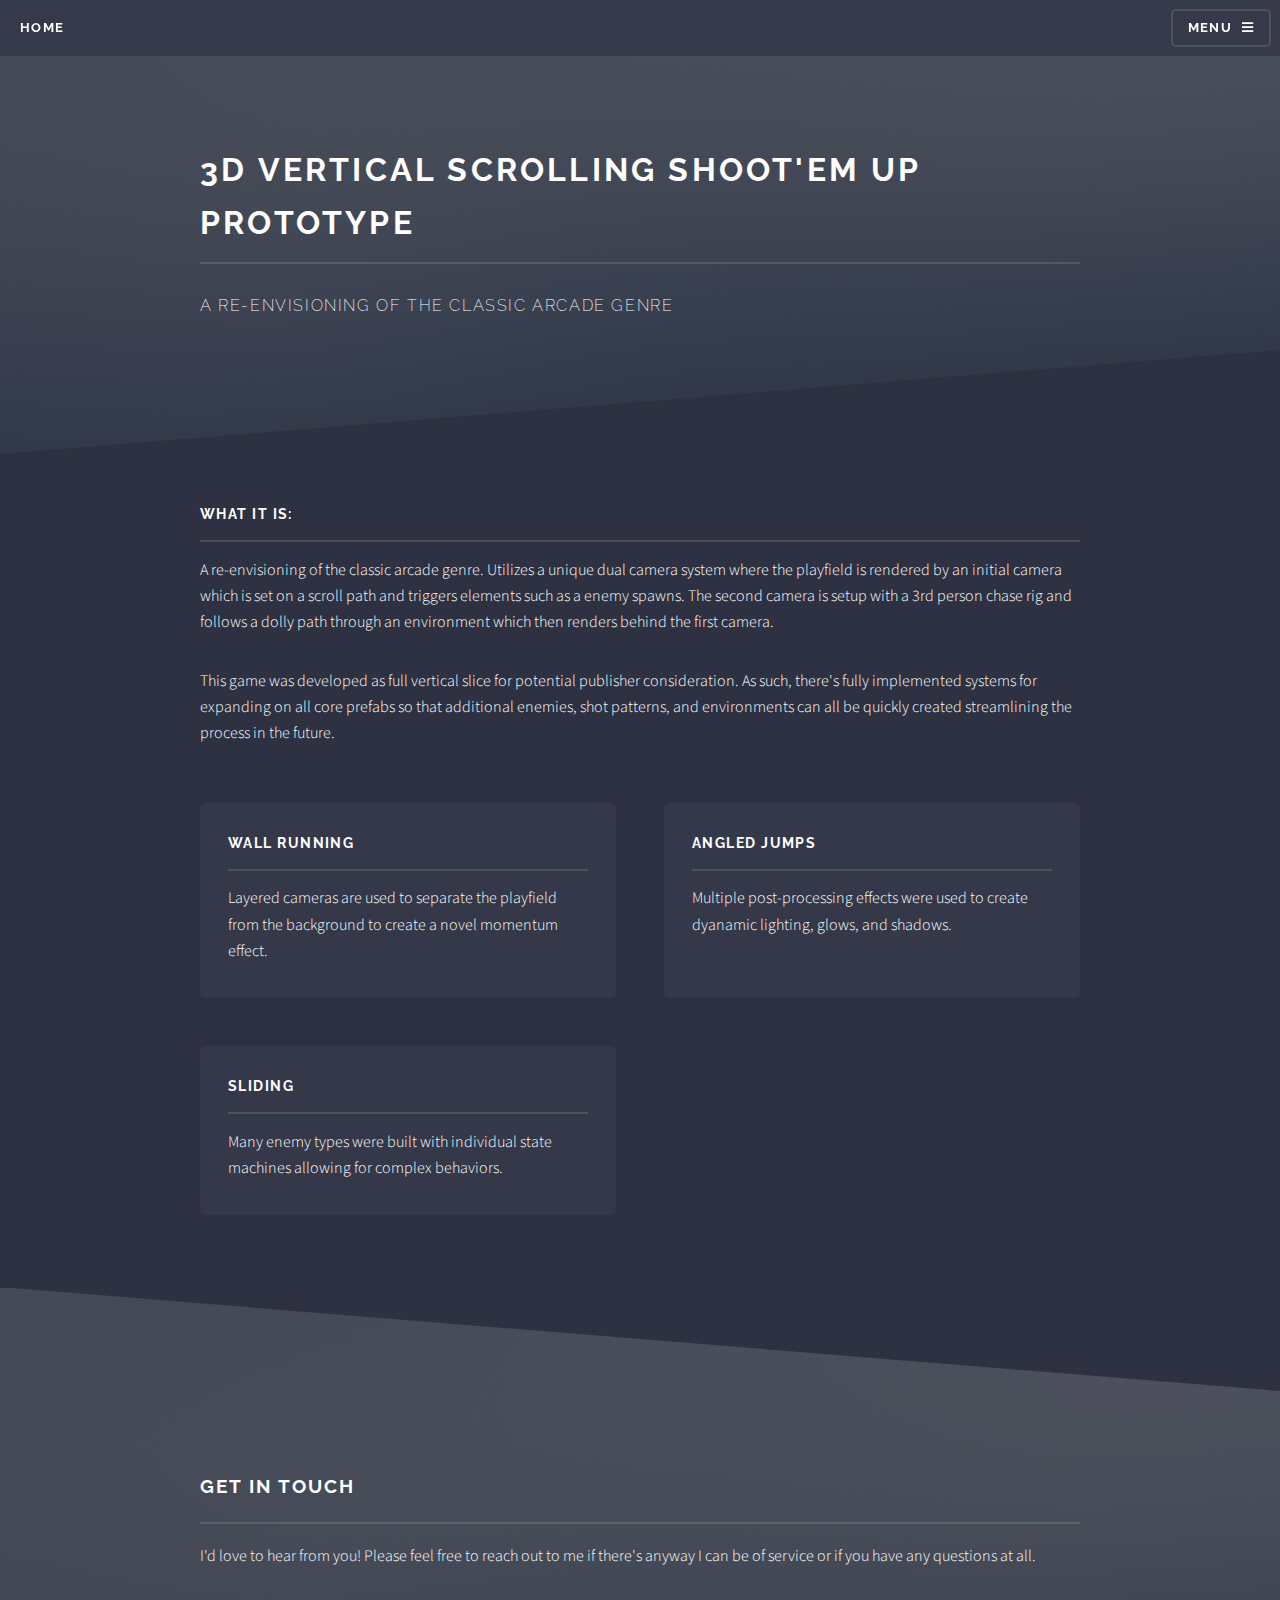
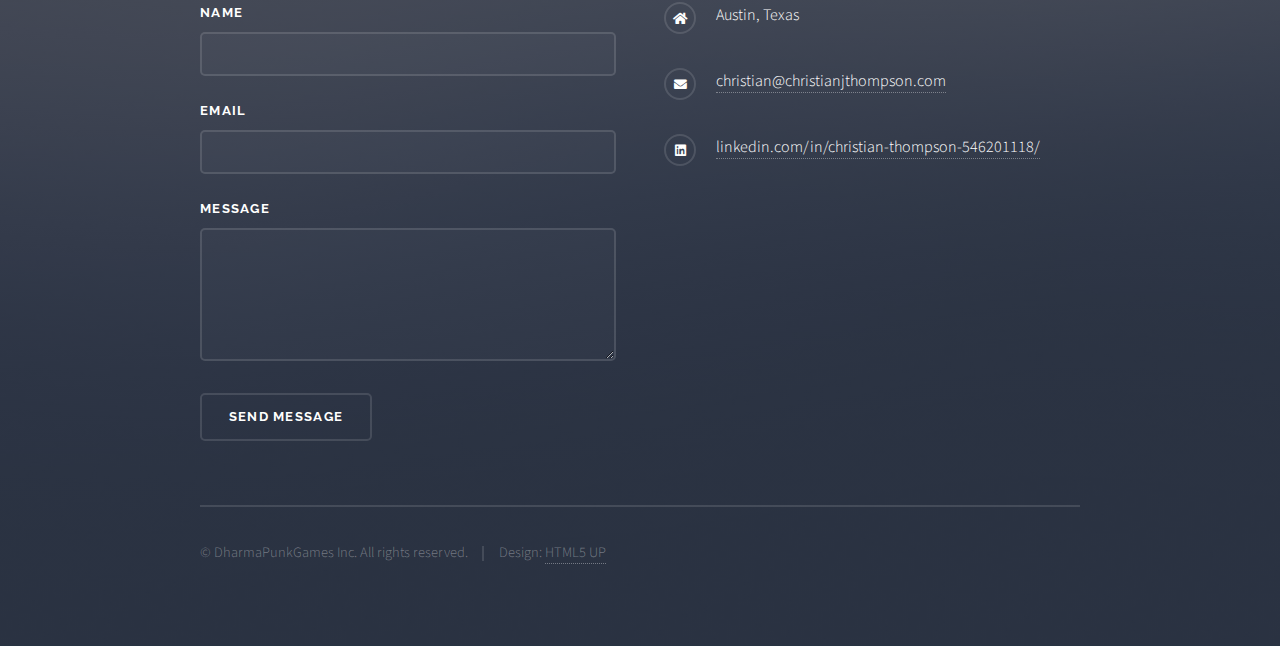
==== commit 0e394126: "Video, image, and copy updates" ====
--- a/3d_shooter.html
+++ b/3d_shooter.html
@@ -65,25 +65,21 @@
 
 									<section class="features">
 										<article>
-											<a href="#" class="image"><img src="images/ParkourWallrun.gif" alt="" /></a>
+											<a href="#" class="image"><img src="images/3d_shooter_1st_clip.gif" alt="" /></a>
 											<h3 class="major">Wall Running</h3>
-											<p>Wall running being demonstrated along with wall jumps into speed based landing roll</p>
+											<p>Layered cameras are used to separate the playfield from the background to create a novel momentum effect.</p>
 										</article>
 										<article>
-											<a href="#" class="image"><img src="images/ParkourAngleJumps.gif" alt="" /></a>
+											<a href="#" class="image"><img src="images/3d_shooter_2nd_clip.gif" alt="" /></a>
 											<h3 class="major">Angled Jumps</h3>
-											<p>Varied angled surfaces being traversed with speed specific animations</p>
+											<p>Multiple post-processing effects were used to create dyanamic lighting, glows, and shadows.</p>
 										</article>
 										<article>
-											<a href="#" class="image"><img src="images/ParkourSlide.gif" alt="" /></a>
+											<a href="#" class="image"><img src="images/3d_shooter_3rd_clip.gif" alt="" /></a>
 											<h3 class="major">Sliding</h3>
-											<p>Sliding under objects while maintaining momentum</p>
+											<p>Many enemy types were built with individual state machines allowing for complex behaviors.</p>
 										</article>
-										<article>
-											<a href="#" class="image"><img src="images/ParkourJumps.gif" alt="" /></a>
-											<h3 class="major">Various Jumps</h3>
-											<p>Various jumps, air control, and camera movements</p>
-										</article>
+										
 									</section>
 
 								</div>
@@ -117,9 +113,7 @@
 							</form>
 							<ul class="contact">
 								<li class="icon solid fa-home">
-									Untitled Inc<br />
-									1234 Somewhere Road Suite #2894<br />
-									Nashville, TN 00000-0000
+									Austin, Texas
 								</li>
 								<!-- <li class="icon solid fa-phone">(000) 000-0000</li> -->
 								<li class="icon solid fa-envelope"><a href="mailto:christian@christianjthompson.com">christian@christianjthompson.com</a></li>
--- a/assets/css/main.css
+++ b/assets/css/main.css
@@ -31,6 +31,31 @@
 
 body {
 	line-height: 1;
+}
+
+.back-video {
+	position: absolute;
+	right: 0;
+	bottom: 0;
+	z-index: 0;
+}
+
+video {
+   filter: brightness(50%);
+}
+
+@media (min-aspect-ratio: 16/9){
+	.back-video{
+		width: 100%;
+		height: auto;
+	}
+}
+
+@media (max-aspect-ratio: 16/9){
+	.back-video{
+		width: auto;
+		height: 100%;
+	}
 }
 
 ol, ul {
@@ -4153,4 +4178,5 @@
 			padding: 2em 1.5em 0.1em 1.5em ;
 		}
 
-	}+	}
+
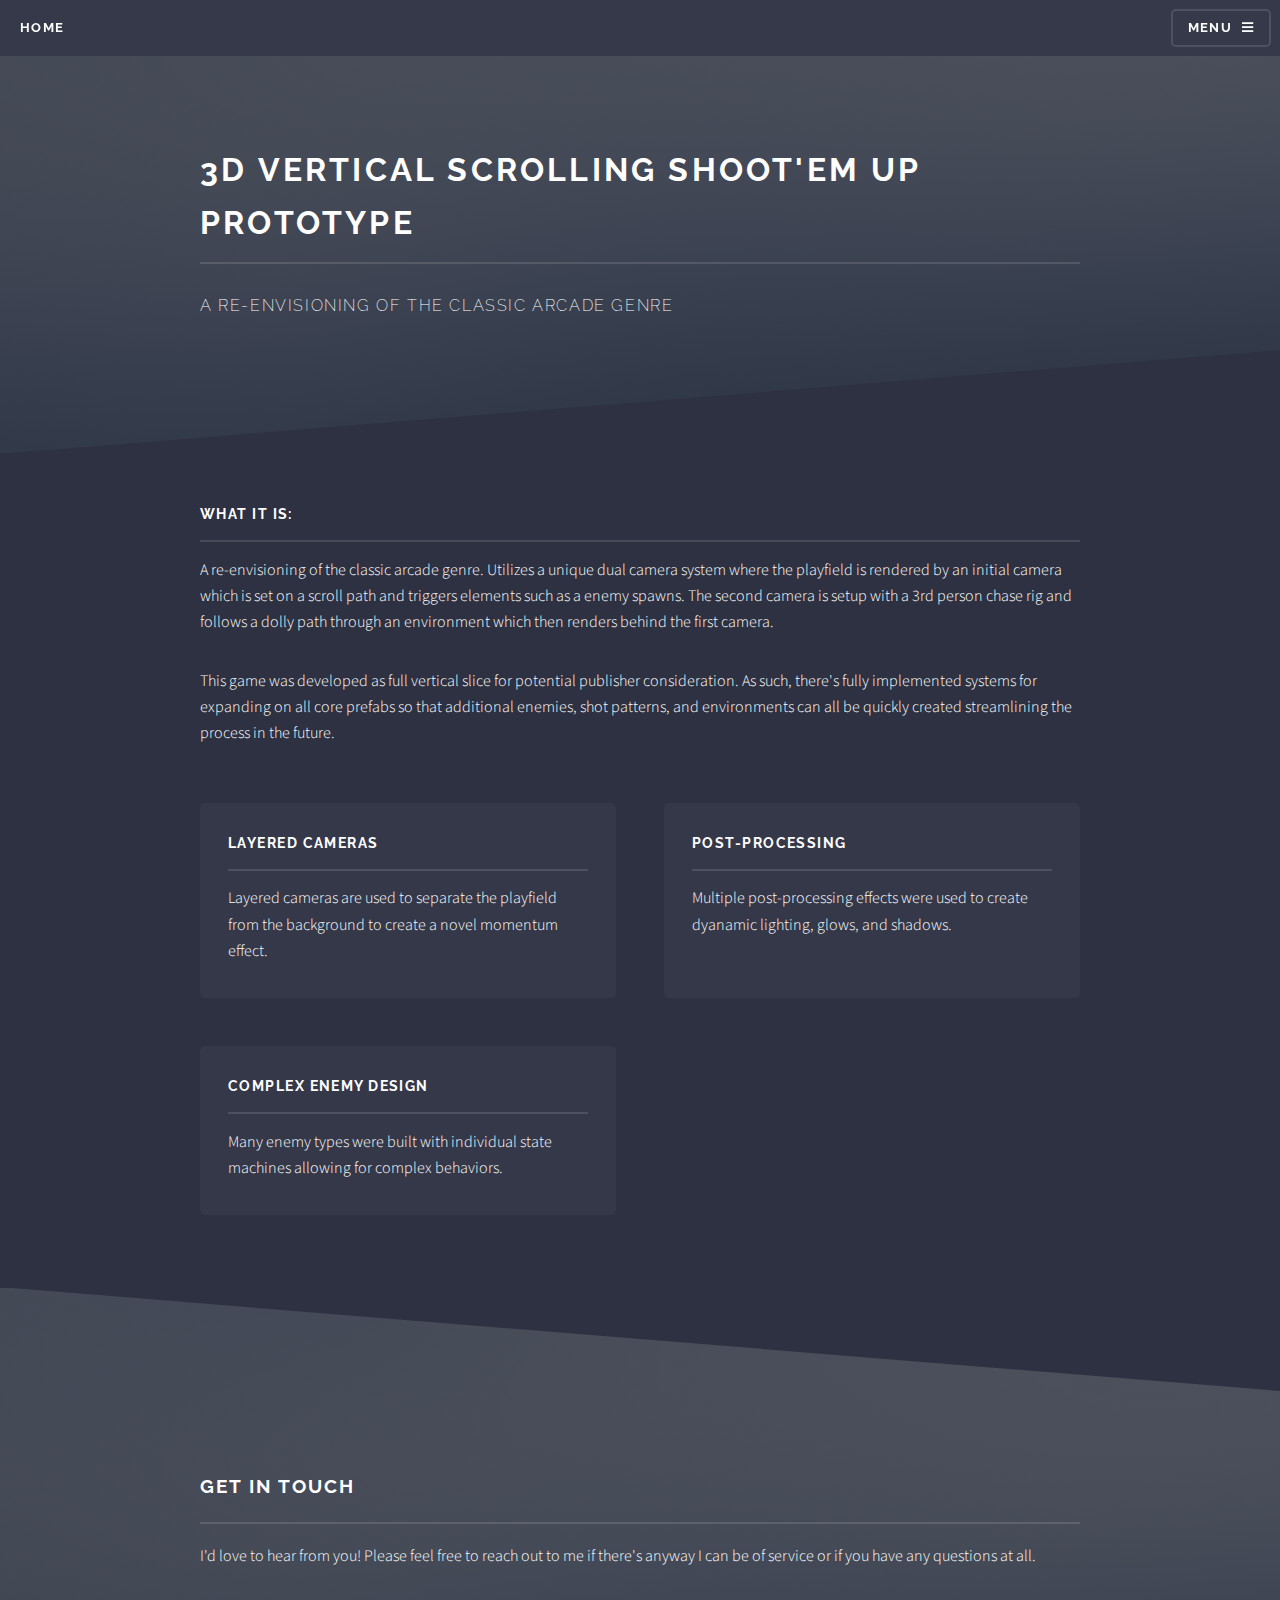
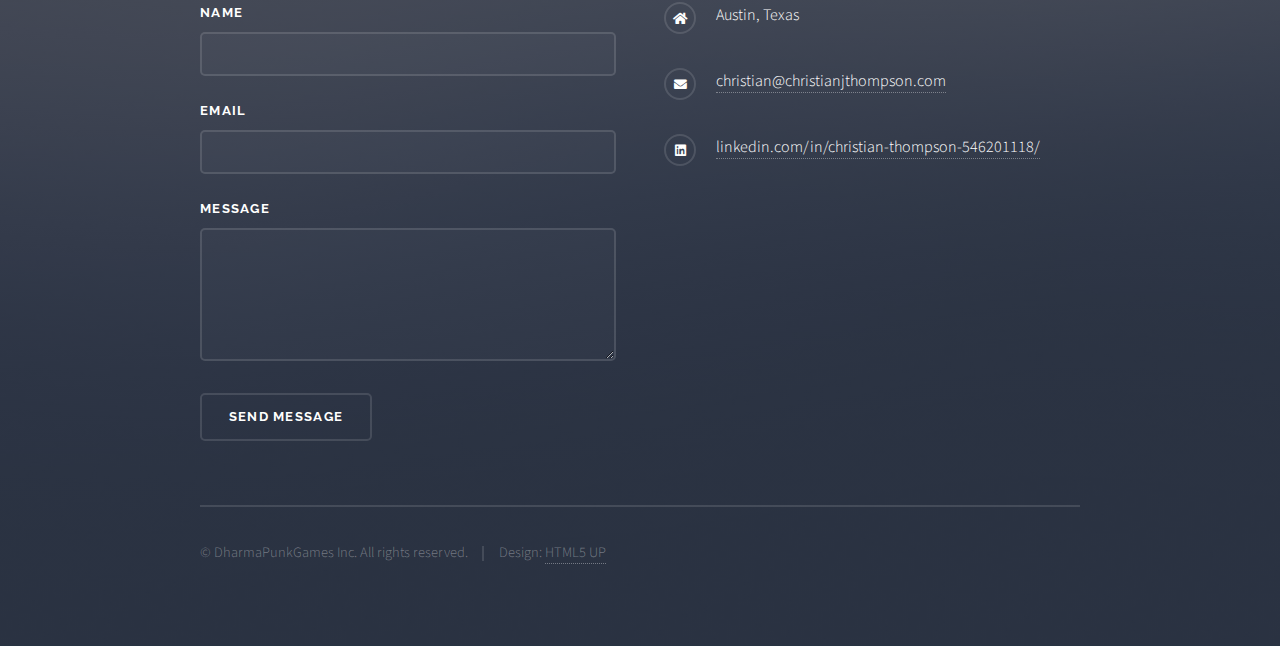
==== commit 475ac9b6: "Video format change + additional copy" ====
--- a/3d_shooter.html
+++ b/3d_shooter.html
@@ -32,11 +32,10 @@
 							<ul class="links">
 								<li><a href="index.html">Home</a></li>
 								<li><a href="about.html">About</a></li>
+								<li><a href="index.html#four">Examples of Work</a></li>
 								<li><a href="technical_skillset.html">Technical Skill Set</a></li>
 								<li><a href="professional_skillset.html">Professional Skill Set</a></li>
-								<li><a href="examples.html">Examples</a></li>
-								<li><a href="#footer">Contact</a></li>
-								
+								<li><a href="#footer">Contact</a></li>								
 							</ul>
 							<a href="#" class="close">Close</a>
 						</div>
@@ -66,17 +65,17 @@
 									<section class="features">
 										<article>
 											<a href="#" class="image"><img src="images/3d_shooter_1st_clip.gif" alt="" /></a>
-											<h3 class="major">Wall Running</h3>
+											<h3 class="major">Layered Cameras</h3>
 											<p>Layered cameras are used to separate the playfield from the background to create a novel momentum effect.</p>
 										</article>
 										<article>
 											<a href="#" class="image"><img src="images/3d_shooter_2nd_clip.gif" alt="" /></a>
-											<h3 class="major">Angled Jumps</h3>
+											<h3 class="major">Post-Processing</h3>
 											<p>Multiple post-processing effects were used to create dyanamic lighting, glows, and shadows.</p>
 										</article>
 										<article>
 											<a href="#" class="image"><img src="images/3d_shooter_3rd_clip.gif" alt="" /></a>
-											<h3 class="major">Sliding</h3>
+											<h3 class="major">Complex Enemy Design</h3>
 											<p>Many enemy types were built with individual state machines allowing for complex behaviors.</p>
 										</article>
 										
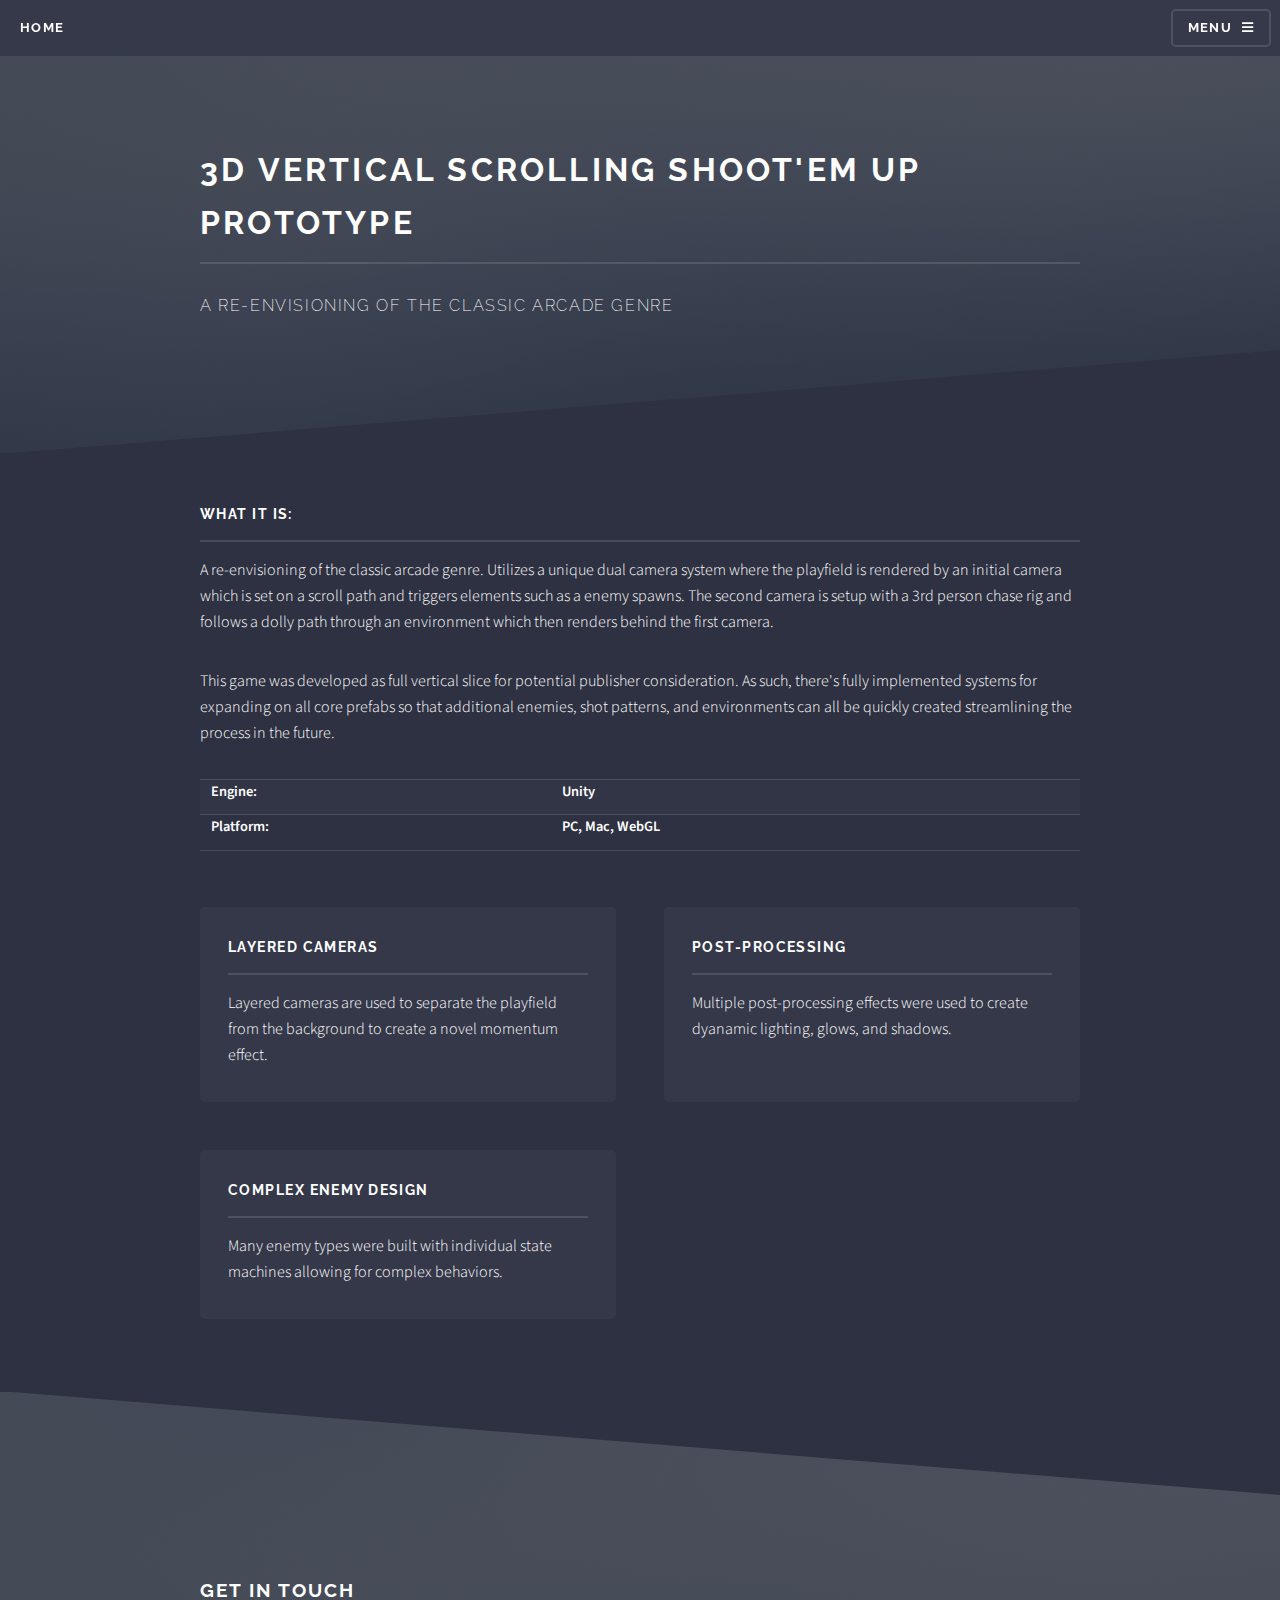
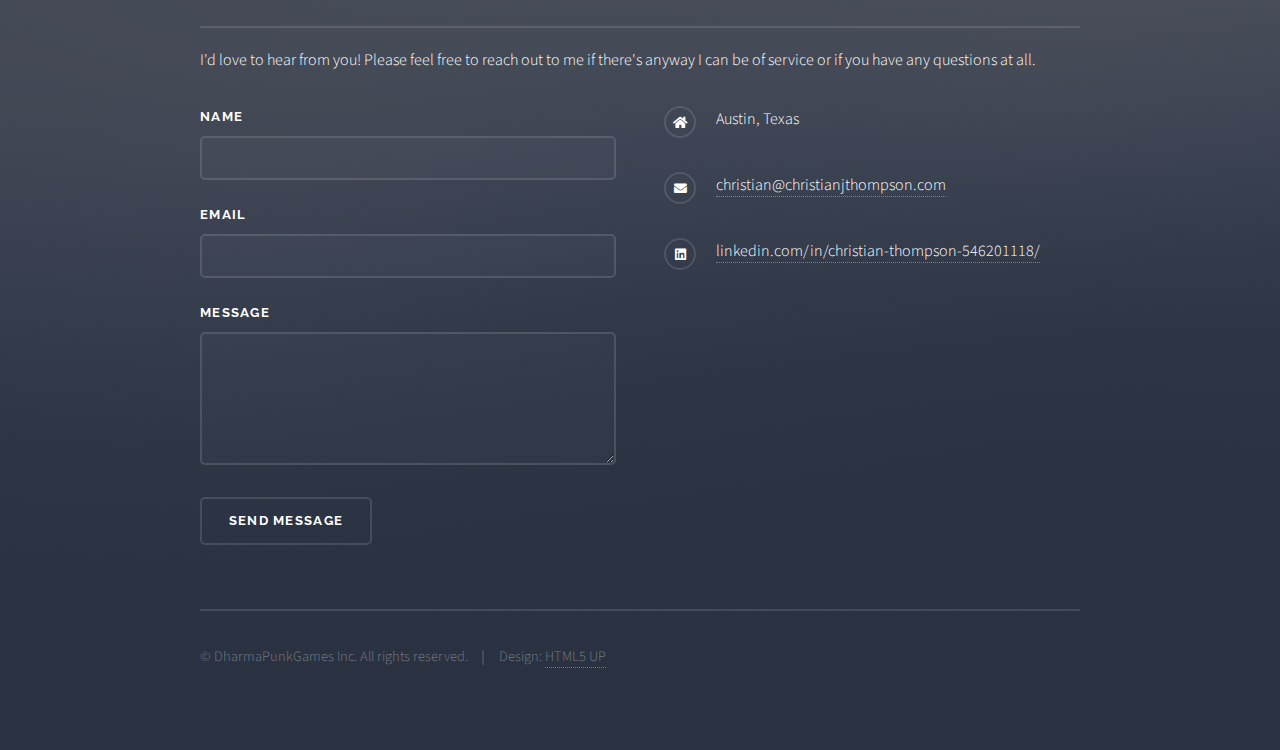
==== commit 3d88f598: "Poster added, resized images, platforms" ====
--- a/3d_shooter.html
+++ b/3d_shooter.html
@@ -60,6 +60,17 @@
 										<p>A re-envisioning of the classic arcade genre. Utilizes a unique dual camera system where the playfield is rendered by an initial camera which is set on a scroll path and triggers elements such as a enemy spawns. The second camera is setup with a 3rd person chase rig and follows a dolly path through an environment which then renders behind the first camera.</p>
 
 										<p>This game was developed as full vertical slice for potential publisher consideration. As such, there's fully implemented systems for expanding on all core prefabs so that additional enemies, shot patterns, and environments can all be quickly created streamlining the process in the future.</p>
+									<table>
+											<tr>
+												<th>Engine:</th>
+												<th>Unity</th>
+											</tr>
+											<tr>
+												<th>Platform:</th>
+												<th>PC, Mac, WebGL</th>
+											</tr>
+									</table>
+									
 									</div>
 
 									<section class="features">
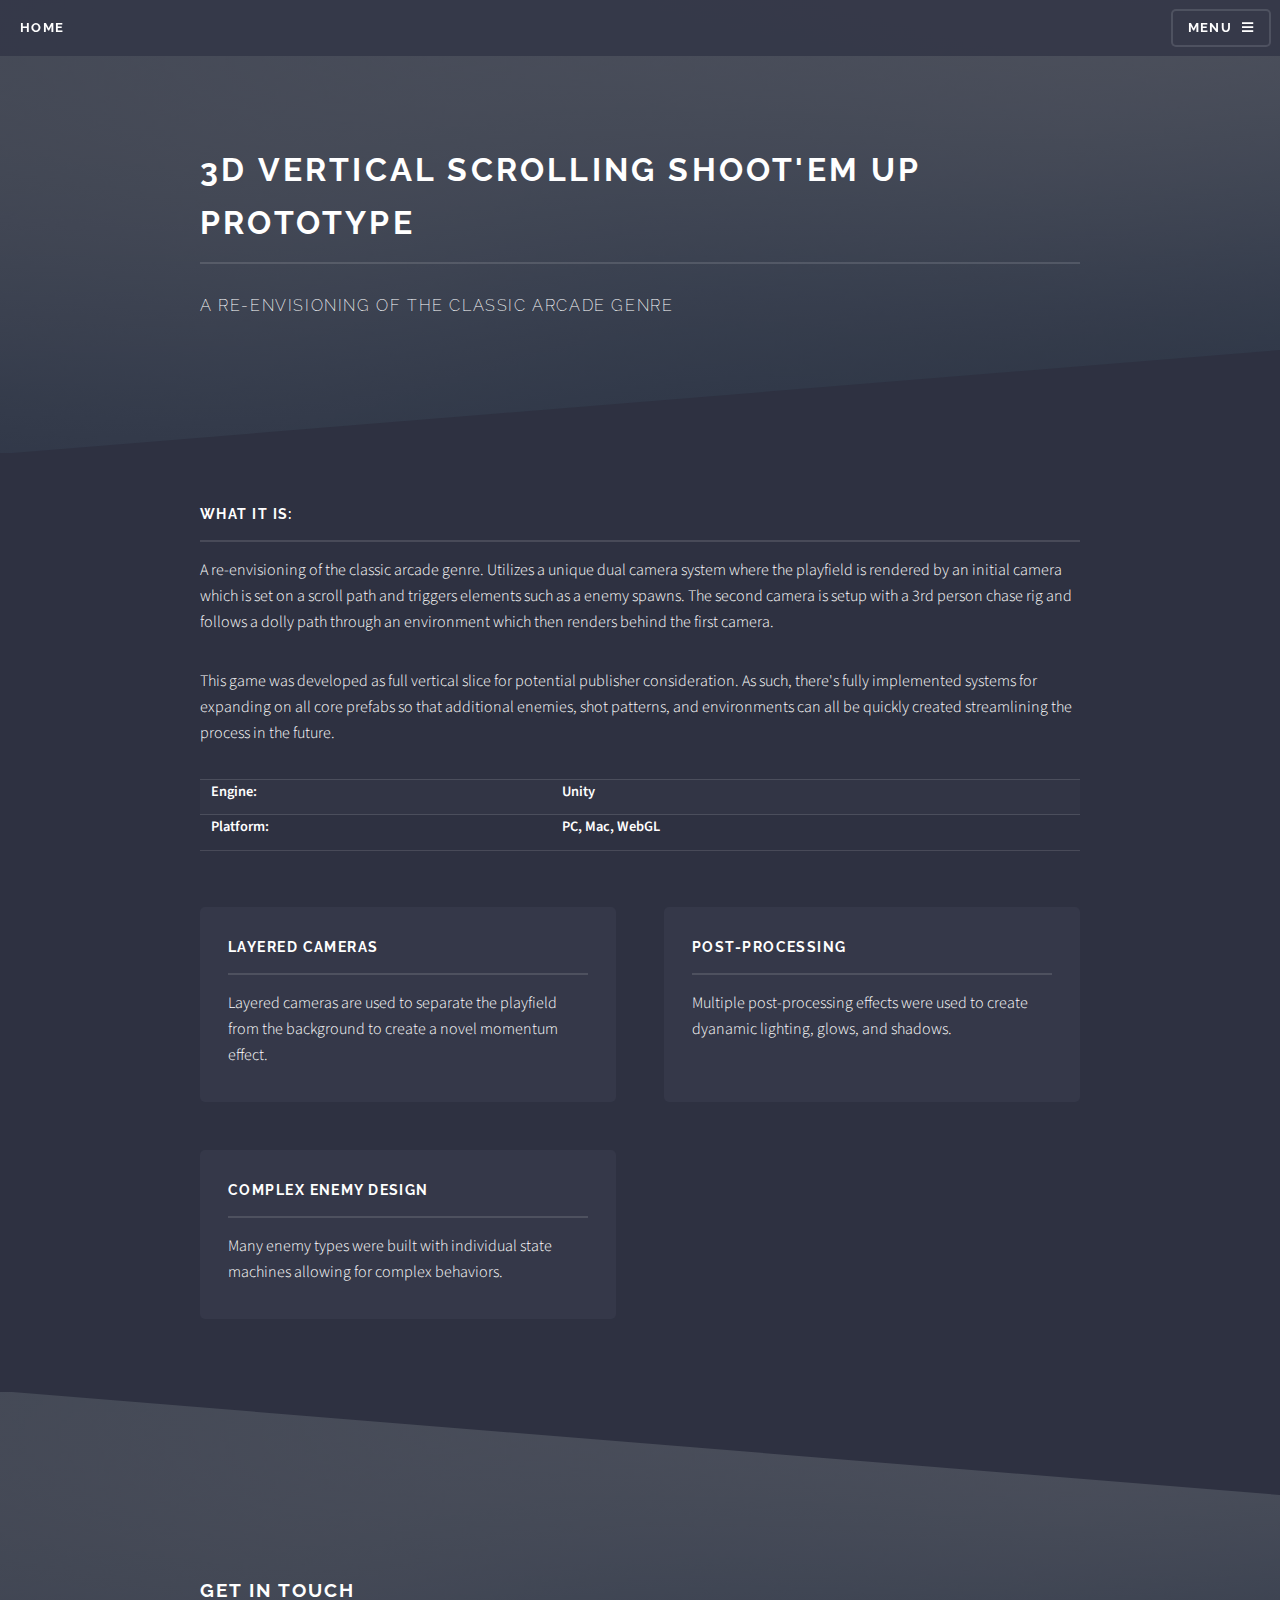
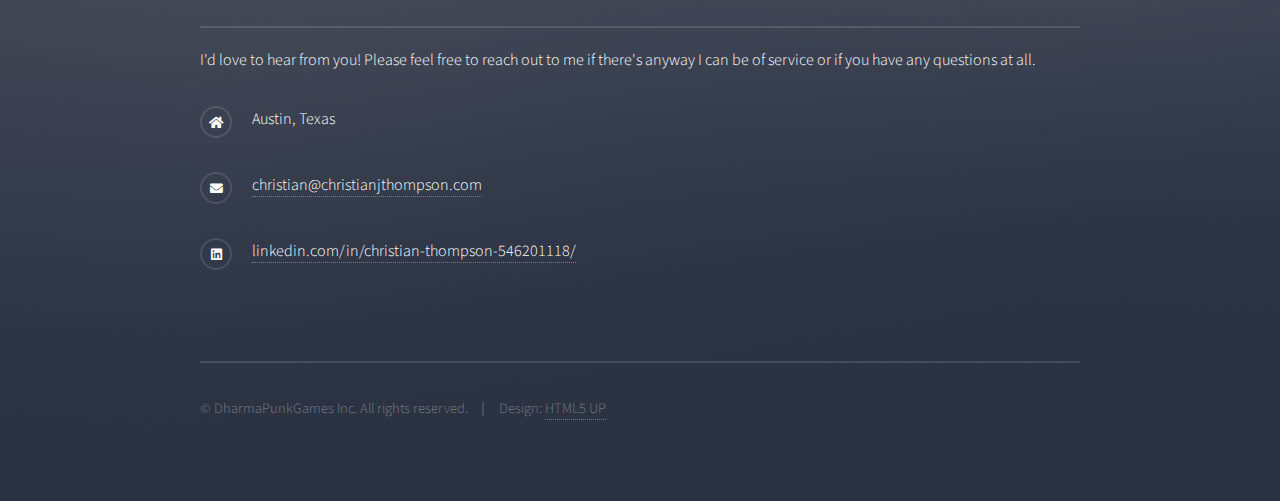
==== commit e0f96795: "Remove email form" ====
--- a/3d_shooter.html
+++ b/3d_shooter.html
@@ -102,7 +102,7 @@
 						<div class="inner">
 							<h2 class="major">Get in touch</h2>
 							<p>I'd love to hear from you! Please feel free to reach out to me if there's anyway I can be of service or if you have any questions at all.</p>
-							<form method="post" action="#">
+							<!-- <form method="post" action="#">
 								<div class="fields">
 									<div class="field">
 										<label for="name">Name</label>
@@ -120,14 +120,14 @@
 								<ul class="actions">
 									<li><input type="submit" value="Send Message" /></li>
 								</ul>
-							</form>
+							</form> -->
 							<ul class="contact">
 								<li class="icon solid fa-home">
 									Austin, Texas
 								</li>
 								<!-- <li class="icon solid fa-phone">(000) 000-0000</li> -->
 								<li class="icon solid fa-envelope"><a href="mailto:christian@christianjthompson.com">christian@christianjthompson.com</a></li>
-								<li class="icon brands fa-linkedin"><a href="linkedin.com/in/christian-thompson-546201118/">linkedin.com/in/christian-thompson-546201118/</a></li>
+								<li class="icon brands fa-linkedin"><a href="https://linkedin.com/in/christian-thompson-546201118/">linkedin.com/in/christian-thompson-546201118/</a></li>
 								<!-- <li class="icon brands fa-facebook-f"><a href="#">facebook.com/untitled-tld</a></li> -->
 								<!-- <li class="icon brands fa-instagram"><a href="#">instagram.com/untitled-tld</a></li> -->
 							</ul>
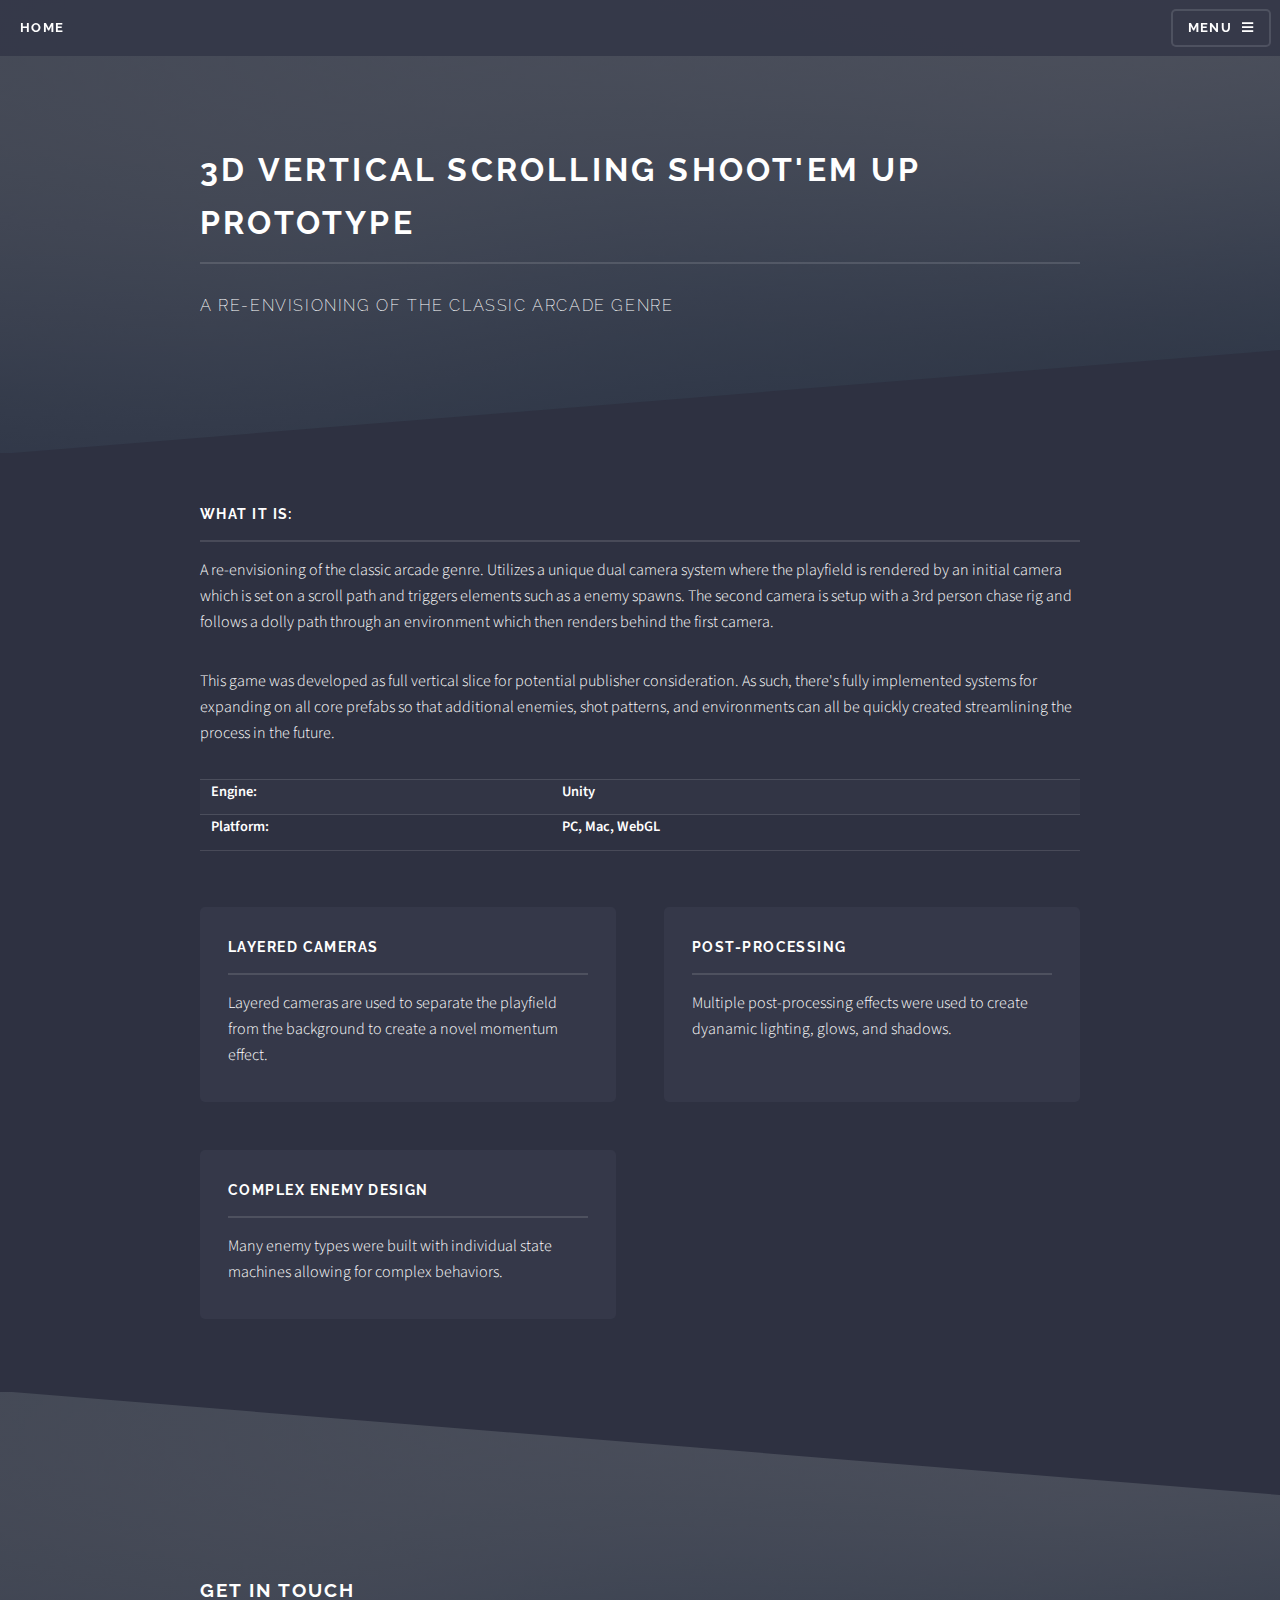
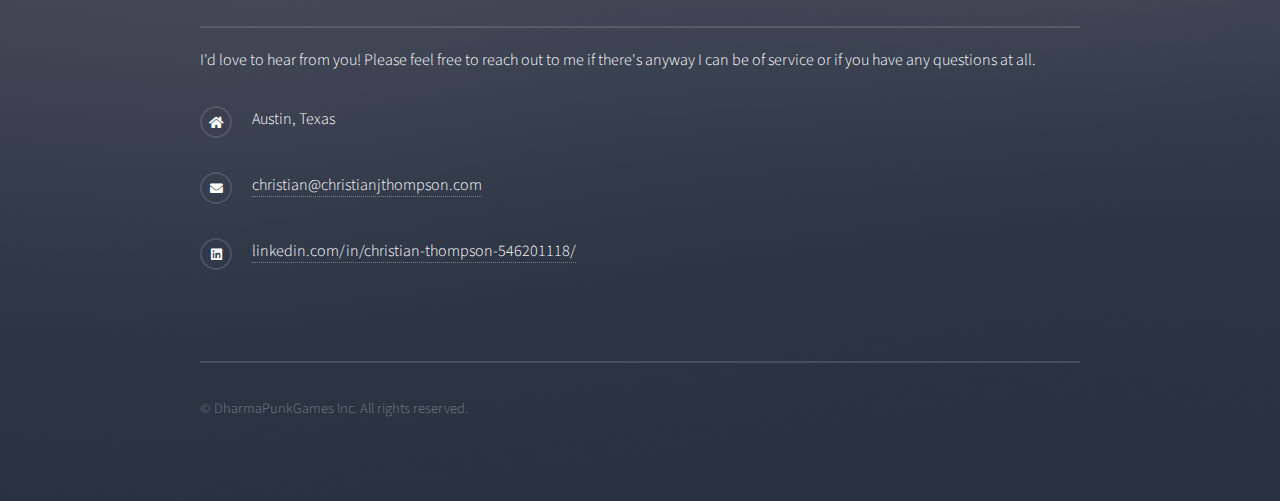
==== commit 61c48d89: "mobile responsive updates" ====
--- a/3d_shooter.html
+++ b/3d_shooter.html
@@ -132,7 +132,7 @@
 								<!-- <li class="icon brands fa-instagram"><a href="#">instagram.com/untitled-tld</a></li> -->
 							</ul>
 							<ul class="copyright">
-								<li>&copy; DharmaPunkGames Inc. All rights reserved.</li><li>Design: <a href="http://html5up.net">HTML5 UP</a></li>
+								<li>&copy; DharmaPunkGames Inc. All rights reserved.</li>
 							</ul>
 						</div>
 					</section>
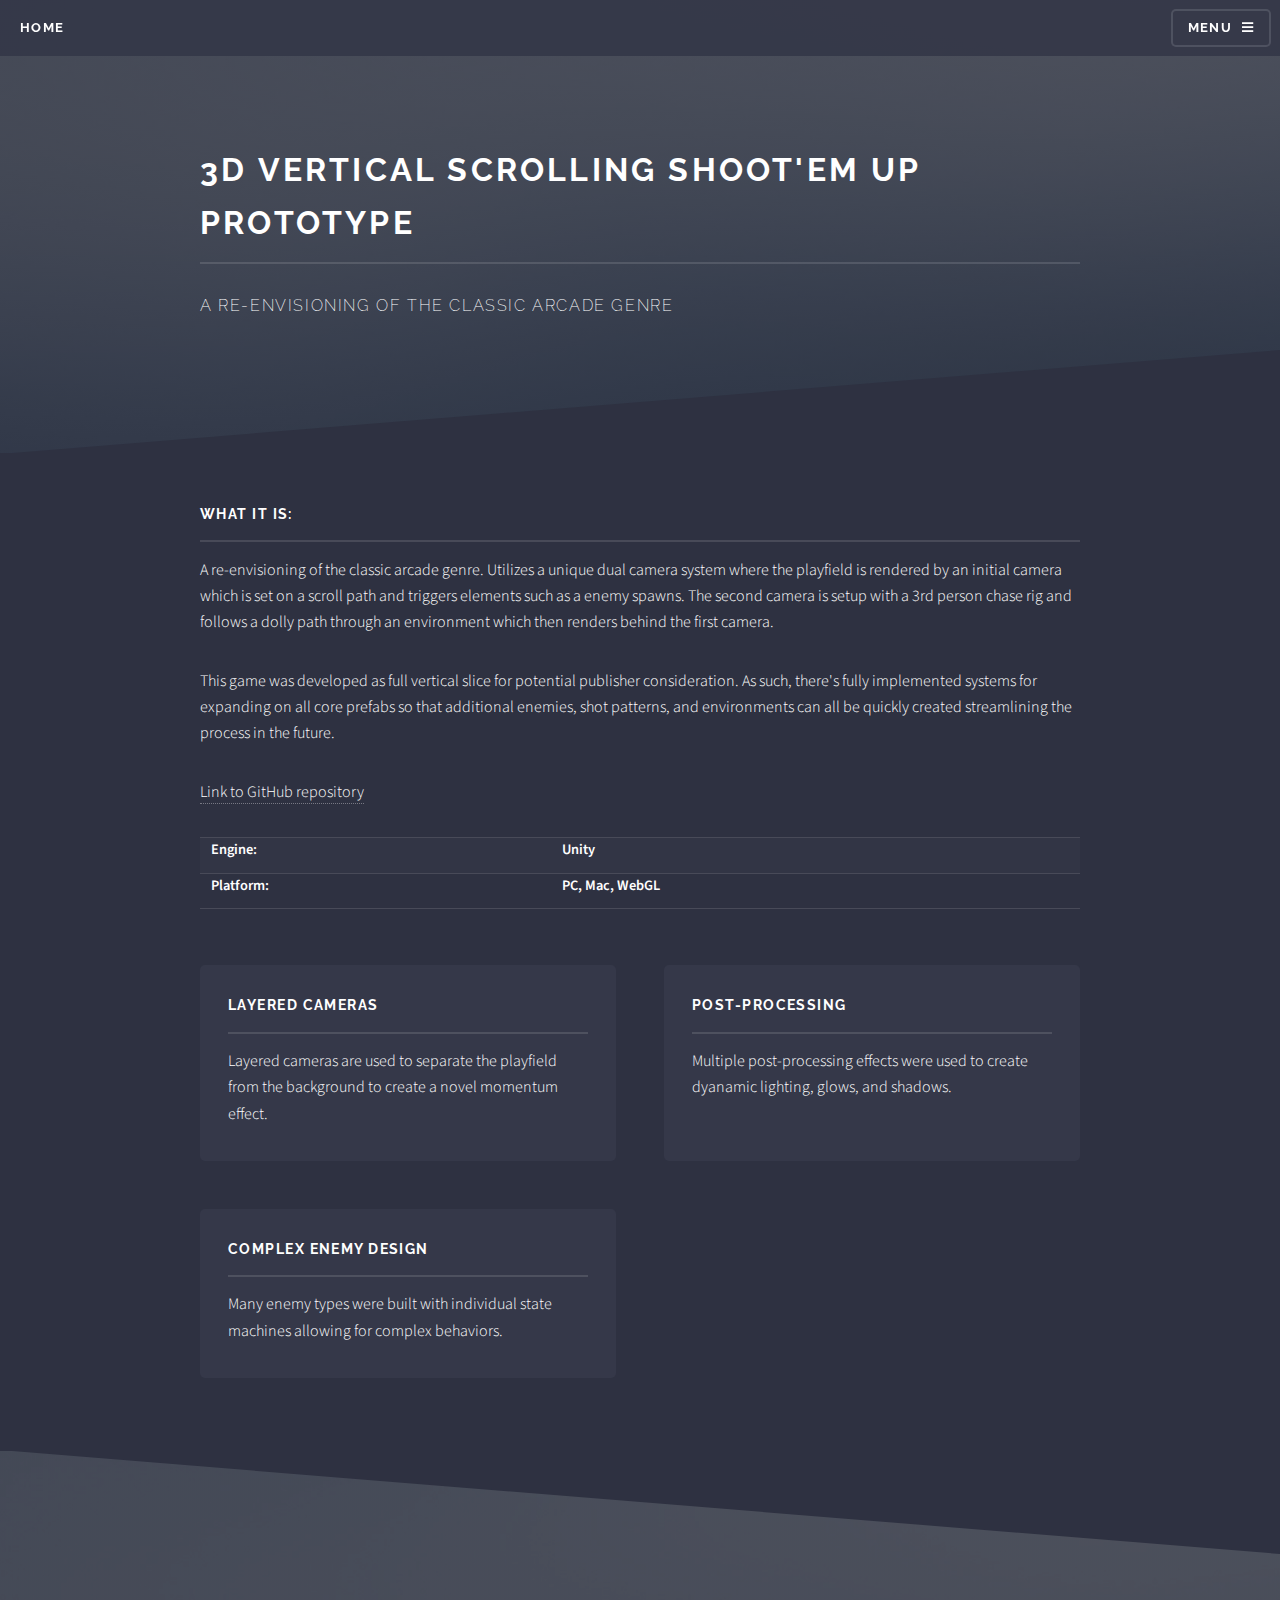
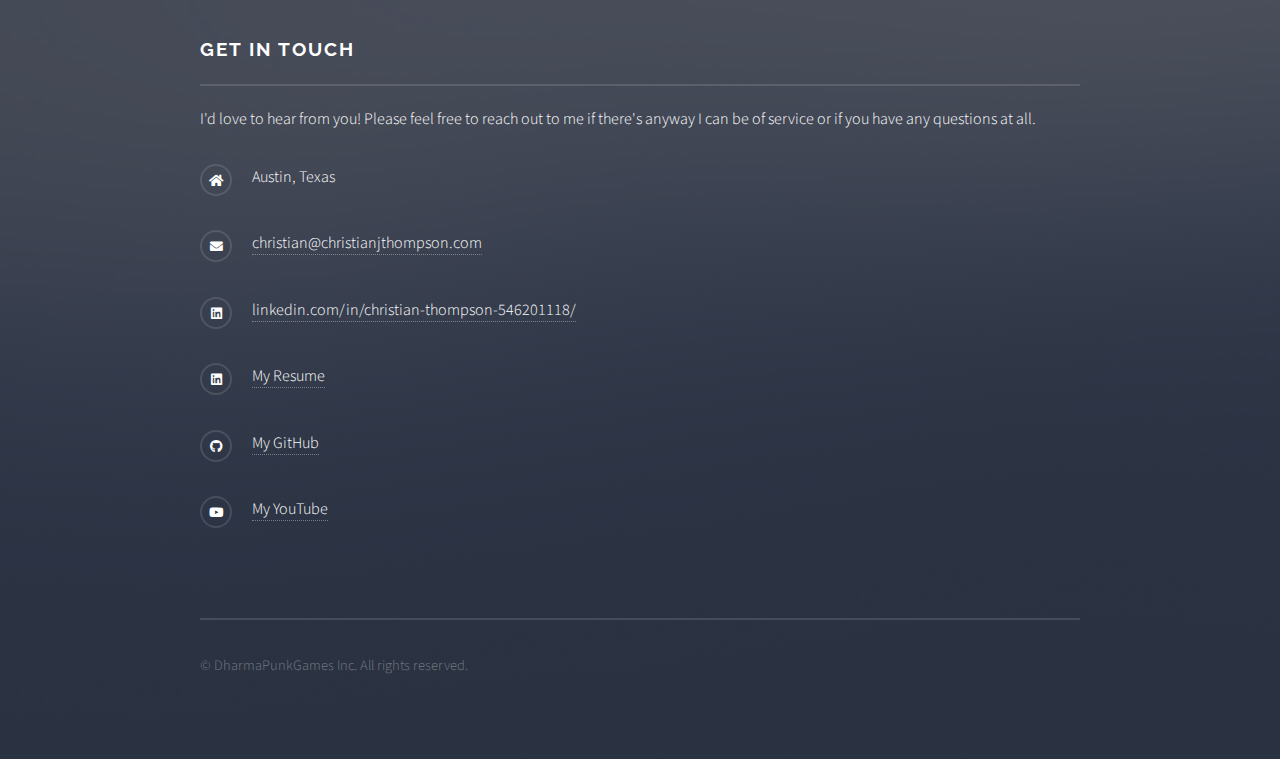
==== commit 6e75830b: "Contact links update, mobile profile" ====
--- a/3d_shooter.html
+++ b/3d_shooter.html
@@ -60,6 +60,8 @@
 										<p>A re-envisioning of the classic arcade genre. Utilizes a unique dual camera system where the playfield is rendered by an initial camera which is set on a scroll path and triggers elements such as a enemy spawns. The second camera is setup with a 3rd person chase rig and follows a dolly path through an environment which then renders behind the first camera.</p>
 
 										<p>This game was developed as full vertical slice for potential publisher consideration. As such, there's fully implemented systems for expanding on all core prefabs so that additional enemies, shot patterns, and environments can all be quickly created streamlining the process in the future.</p>
+									
+										<p><a href="https://github.com/GanbaruGrit/3d_scrolling_shooter/">Link to GitHub repository</a></p>
 									<table>
 											<tr>
 												<th>Engine:</th>
@@ -128,8 +130,9 @@
 								<!-- <li class="icon solid fa-phone">(000) 000-0000</li> -->
 								<li class="icon solid fa-envelope"><a href="mailto:christian@christianjthompson.com">christian@christianjthompson.com</a></li>
 								<li class="icon brands fa-linkedin"><a href="https://linkedin.com/in/christian-thompson-546201118/">linkedin.com/in/christian-thompson-546201118/</a></li>
-								<!-- <li class="icon brands fa-facebook-f"><a href="#">facebook.com/untitled-tld</a></li> -->
-								<!-- <li class="icon brands fa-instagram"><a href="#">instagram.com/untitled-tld</a></li> -->
+								<li class="icon brands fa-linkedin"><a href="ChristianThompsonResume.pdf">My Resume</a></li>
+								<li class="icon brands fa-github"><a href="https://github.com/GanbaruGrit/">My GitHub</a></li>
+								<li class="icon brands fa-youtube"><a href="https://www.youtube.com/@DharmaPunkGames">My YouTube</a></li>
 							</ul>
 							<ul class="copyright">
 								<li>&copy; DharmaPunkGames Inc. All rights reserved.</li>
